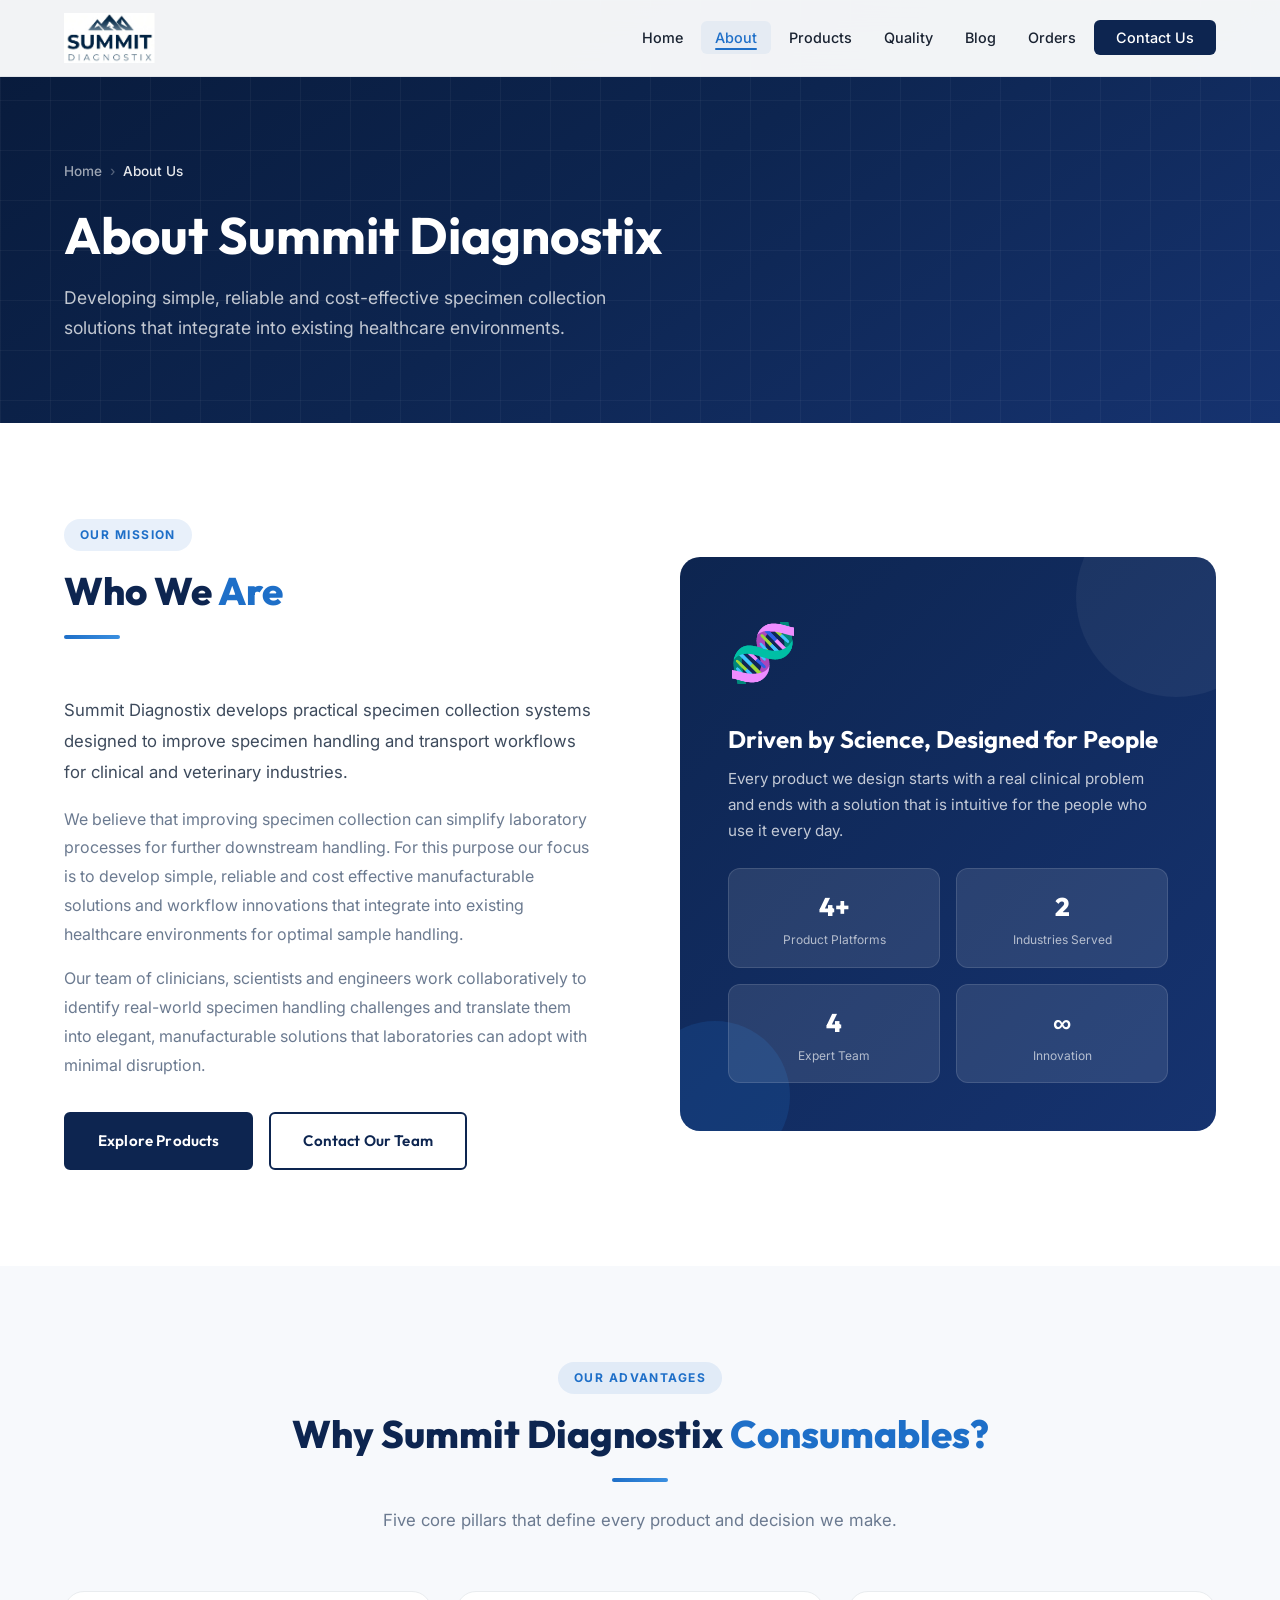
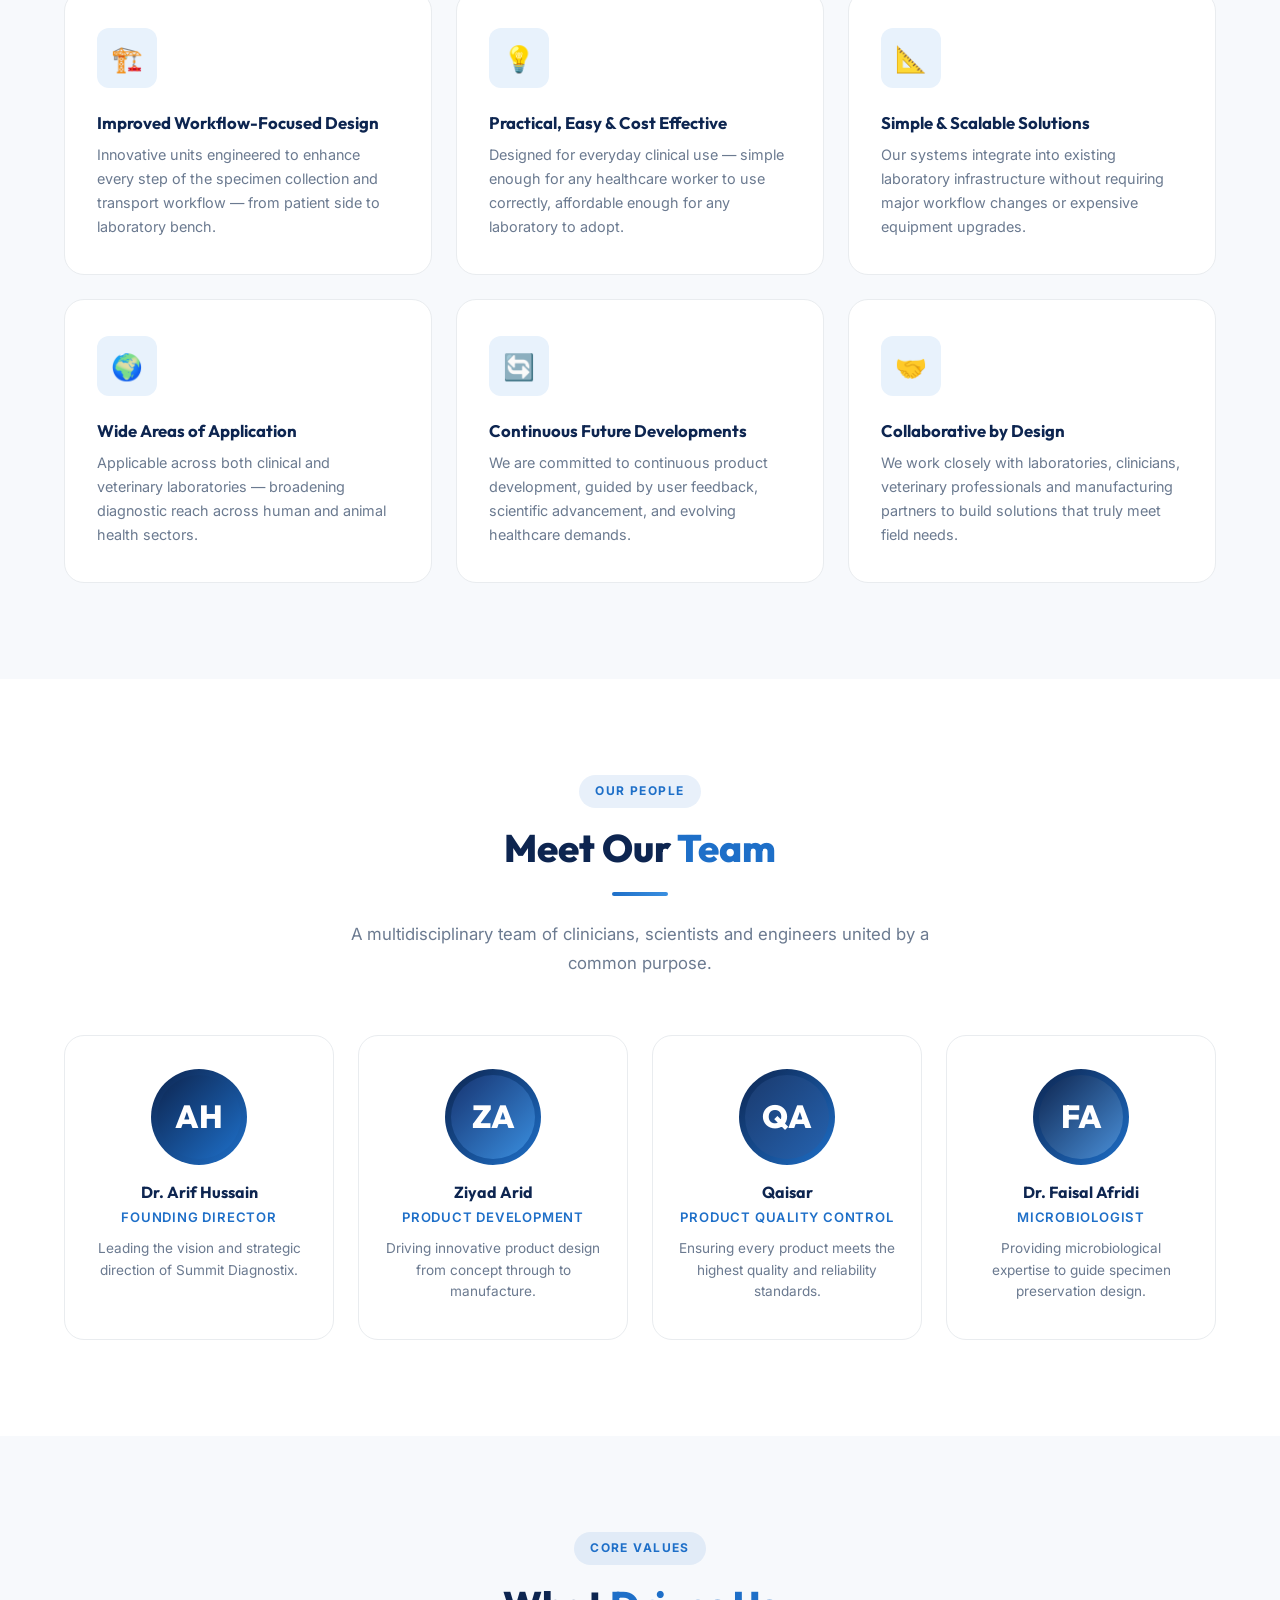
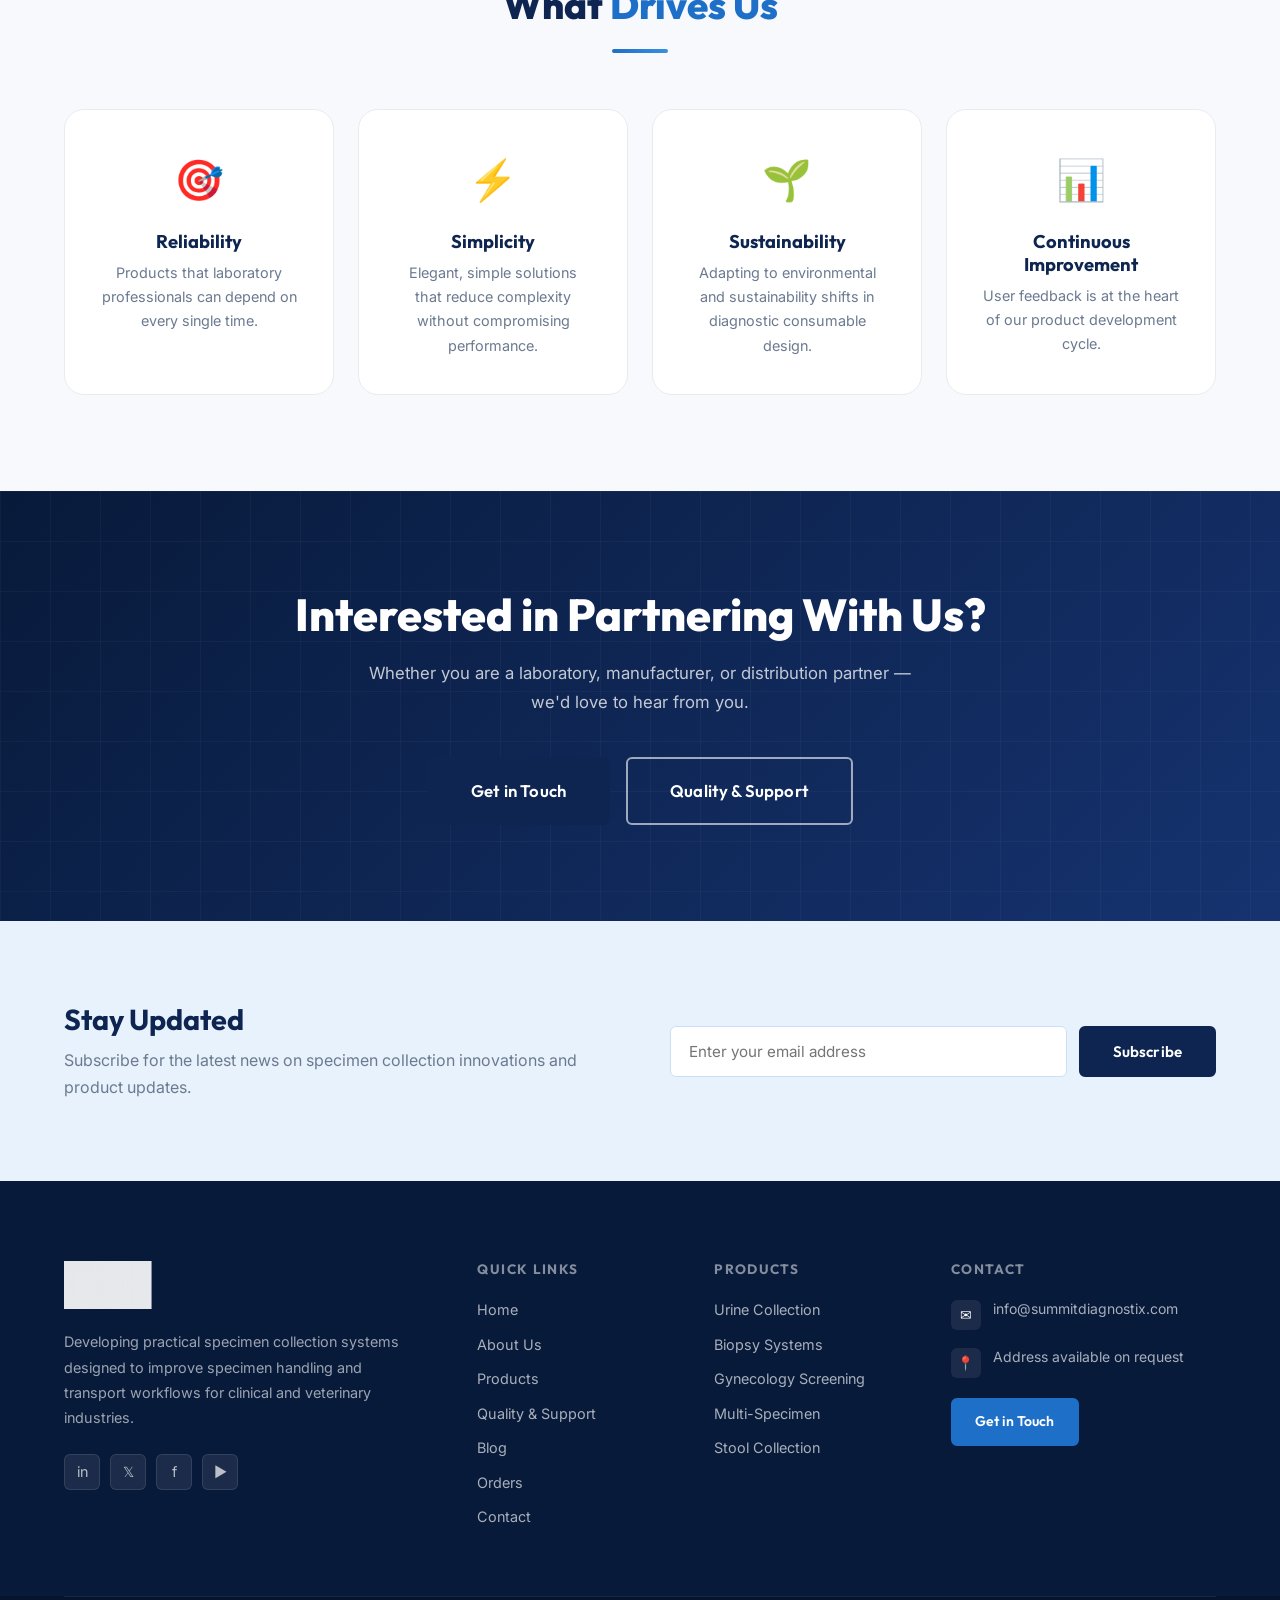
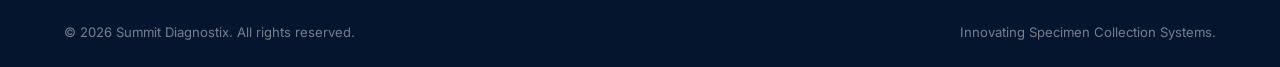
==== about.html @ 9a273361 "Initial commit - Summit Diagnostix website" ====
<!DOCTYPE html>
<html lang="en">
<head>
  <meta charset="UTF-8" />
  <meta name="viewport" content="width=device-width, initial-scale=1.0" />
  <title>About Us – Summit Diagnostix</title>
  <meta name="description" content="Learn about Summit Diagnostix – our mission, values, and commitment to developing practical specimen collection systems for clinical and veterinary industries." />
  <link rel="icon" href="assets/logo.png" type="image/png" />
  <link rel="stylesheet" href="styles.css" />
  <link rel="preconnect" href="https://fonts.googleapis.com" />
  <link rel="preconnect" href="https://fonts.gstatic.com" crossorigin />
</head>
<body>

  <!-- NAVBAR -->
  <nav class="navbar" id="navbar">
    <div class="container">
      <div class="nav-inner">
        <a href="index.html" class="nav-logo" aria-label="Summit Diagnostix Home">
          <img src="assets/logo.png" alt="Summit Diagnostix Logo" />
        </a>
        <ul class="nav-menu" id="nav-menu">
          <li><a href="index.html"    class="nav-link">Home</a></li>
          <li><a href="about.html"    class="nav-link active">About</a></li>
          <li><a href="products.html" class="nav-link">Products</a></li>
          <li><a href="quality.html"  class="nav-link">Quality</a></li>
          <li><a href="blog.html"     class="nav-link">Blog</a></li>
          <li><a href="orders.html"   class="nav-link">Orders</a></li>
          <li><a href="contact.html"  class="nav-link nav-cta">Contact Us</a></li>
        </ul>
        <button class="nav-toggle" id="nav-toggle" aria-label="Toggle navigation">
          <span></span><span></span><span></span>
        </button>
      </div>
    </div>
  </nav>

  <!-- PAGE HERO -->
  <section class="page-hero">
    <div class="container">
      <div class="page-hero-content">
        <div class="breadcrumb">
          <a href="index.html">Home</a>
          <span class="sep">›</span>
          <span class="current">About Us</span>
        </div>
        <h1>About Summit Diagnostix</h1>
        <p>Developing simple, reliable and cost-effective specimen collection solutions that integrate into existing healthcare environments.</p>
      </div>
    </div>
  </section>

  <!-- MAIN ABOUT SECTION -->
  <section class="section" id="about-main">
    <div class="container">
      <div class="about-intro-grid">
        <div class="anim-fade-up">
          <div class="section-header">
            <span class="section-tag">Our Mission</span>
            <h2 class="section-title">Who We <span>Are</span></h2>
            <div class="divider"></div>
          </div>
          <p style="font-size:1.05rem;color:var(--text-body);line-height:1.85;">
            Summit Diagnostix develops practical specimen collection systems designed to improve specimen handling and transport workflows for clinical and veterinary industries.
          </p>
          <p style="color:var(--text-light);line-height:1.8;">
            We believe that improving specimen collection can simplify laboratory processes for further downstream handling. For this purpose our focus is to develop simple, reliable and cost effective manufacturable solutions and workflow innovations that integrate into existing healthcare environments for optimal sample handling.
          </p>
          <p style="color:var(--text-light);line-height:1.8;">
            Our team of clinicians, scientists and engineers work collaboratively to identify real-world specimen handling challenges and translate them into elegant, manufacturable solutions that laboratories can adopt with minimal disruption.
          </p>
          <div style="display:flex;gap:16px;flex-wrap:wrap;margin-top:32px;">
            <a href="products.html" class="btn btn-primary" id="about-products-btn">Explore Products</a>
            <a href="contact.html"  class="btn btn-outline"  id="about-contact-btn">Contact Our Team</a>
          </div>
        </div>

        <div class="anim-fade-up delay-2">
          <div class="about-visual-card">
            <div class="about-visual-icon">🧬</div>
            <h3>Driven by Science, Designed for People</h3>
            <p>Every product we design starts with a real clinical problem and ends with a solution that is intuitive for the people who use it every day.</p>
            <div class="about-visual-stats" style="position:relative;z-index:1;margin-top:24px;">
              <div class="about-visual-stat">
                <div class="about-visual-stat-val">4+</div>
                <div class="about-visual-stat-lbl">Product Platforms</div>
              </div>
              <div class="about-visual-stat">
                <div class="about-visual-stat-val">2</div>
                <div class="about-visual-stat-lbl">Industries Served</div>
              </div>
              <div class="about-visual-stat">
                <div class="about-visual-stat-val">4</div>
                <div class="about-visual-stat-lbl">Expert Team</div>
              </div>
              <div class="about-visual-stat">
                <div class="about-visual-stat-val">∞</div>
                <div class="about-visual-stat-lbl">Innovation</div>
              </div>
            </div>
          </div>
        </div>
      </div>
    </div>
  </section>

  <!-- WHY SUMMIT DIAGNOSTIX -->
  <section class="why-section" id="why">
    <div class="container">
      <div class="section-header text-center anim-fade-up">
        <span class="section-tag">Our Advantages</span>
        <h2 class="section-title">Why Summit Diagnostix <span>Consumables?</span></h2>
        <div class="divider"></div>
        <p class="section-subtitle">Five core pillars that define every product and decision we make.</p>
      </div>
      <div class="features-grid">
        <div class="feature-card anim-fade-up delay-1">
          <div class="feature-icon">🏗️</div>
          <h4>Improved Workflow-Focused Design</h4>
          <p>Innovative units engineered to enhance every step of the specimen collection and transport workflow — from patient side to laboratory bench.</p>
        </div>
        <div class="feature-card anim-fade-up delay-2">
          <div class="feature-icon">💡</div>
          <h4>Practical, Easy &amp; Cost Effective</h4>
          <p>Designed for everyday clinical use — simple enough for any healthcare worker to use correctly, affordable enough for any laboratory to adopt.</p>
        </div>
        <div class="feature-card anim-fade-up delay-3">
          <div class="feature-icon">📐</div>
          <h4>Simple &amp; Scalable Solutions</h4>
          <p>Our systems integrate into existing laboratory infrastructure without requiring major workflow changes or expensive equipment upgrades.</p>
        </div>
        <div class="feature-card anim-fade-up delay-4">
          <div class="feature-icon">🌍</div>
          <h4>Wide Areas of Application</h4>
          <p>Applicable across both clinical and veterinary laboratories — broadening diagnostic reach across human and animal health sectors.</p>
        </div>
        <div class="feature-card anim-fade-up delay-5">
          <div class="feature-icon">🔄</div>
          <h4>Continuous Future Developments</h4>
          <p>We are committed to continuous product development, guided by user feedback, scientific advancement, and evolving healthcare demands.</p>
        </div>
        <div class="feature-card anim-fade-up delay-1">
          <div class="feature-icon">🤝</div>
          <h4>Collaborative by Design</h4>
          <p>We work closely with laboratories, clinicians, veterinary professionals and manufacturing partners to build solutions that truly meet field needs.</p>
        </div>
      </div>
    </div>
  </section>

  <!-- TEAM SECTION -->
  <section class="section" id="team" style="background:var(--white);">
    <div class="container">
      <div class="section-header text-center anim-fade-up">
        <span class="section-tag">Our People</span>
        <h2 class="section-title">Meet Our <span>Team</span></h2>
        <div class="divider"></div>
        <p class="section-subtitle">A multidisciplinary team of clinicians, scientists and engineers united by a common purpose.</p>
      </div>
      <div class="team-grid">
        <div class="team-card ta-1 anim-fade-up delay-1">
          <div class="team-avatar">
            <div class="team-avatar-inner">AH</div>
          </div>
          <h4>Dr. Arif Hussain</h4>
          <div class="team-role">Founding Director</div>
          <p style="font-size:.85rem;color:var(--text-light);margin-top:10px;line-height:1.6;">Leading the vision and strategic direction of Summit Diagnostix.</p>
        </div>
        <div class="team-card ta-2 anim-fade-up delay-2">
          <div class="team-avatar">
            <div class="team-avatar-inner">ZA</div>
          </div>
          <h4>Ziyad Arid</h4>
          <div class="team-role">Product Development</div>
          <p style="font-size:.85rem;color:var(--text-light);margin-top:10px;line-height:1.6;">Driving innovative product design from concept through to manufacture.</p>
        </div>
        <div class="team-card ta-3 anim-fade-up delay-3">
          <div class="team-avatar">
            <div class="team-avatar-inner">QA</div>
          </div>
          <h4>Qaisar</h4>
          <div class="team-role">Product Quality Control</div>
          <p style="font-size:.85rem;color:var(--text-light);margin-top:10px;line-height:1.6;">Ensuring every product meets the highest quality and reliability standards.</p>
        </div>
        <div class="team-card ta-4 anim-fade-up delay-4">
          <div class="team-avatar">
            <div class="team-avatar-inner">FA</div>
          </div>
          <h4>Dr. Faisal Afridi</h4>
          <div class="team-role">Microbiologist</div>
          <p style="font-size:.85rem;color:var(--text-light);margin-top:10px;line-height:1.6;">Providing microbiological expertise to guide specimen preservation design.</p>
        </div>
      </div>
    </div>
  </section>

  <!-- VALUES SECTION -->
  <section class="section" style="background:var(--off-white);" id="values">
    <div class="container">
      <div class="section-header text-center anim-fade-up">
        <span class="section-tag">Core Values</span>
        <h2 class="section-title">What <span>Drives Us</span></h2>
        <div class="divider"></div>
      </div>
      <div style="display:grid;grid-template-columns:repeat(auto-fit,minmax(260px,1fr));gap:24px;">
        <div style="background:var(--white);border-radius:var(--radius-lg);padding:36px;border:1px solid var(--gray-100);text-align:center;" class="anim-fade-up delay-1">
          <div style="font-size:2.5rem;margin-bottom:16px;">🎯</div>
          <h4 style="color:var(--navy);margin-bottom:8px;">Reliability</h4>
          <p style="font-size:.9rem;color:var(--text-light);margin:0;">Products that laboratory professionals can depend on every single time.</p>
        </div>
        <div style="background:var(--white);border-radius:var(--radius-lg);padding:36px;border:1px solid var(--gray-100);text-align:center;" class="anim-fade-up delay-2">
          <div style="font-size:2.5rem;margin-bottom:16px;">⚡</div>
          <h4 style="color:var(--navy);margin-bottom:8px;">Simplicity</h4>
          <p style="font-size:.9rem;color:var(--text-light);margin:0;">Elegant, simple solutions that reduce complexity without compromising performance.</p>
        </div>
        <div style="background:var(--white);border-radius:var(--radius-lg);padding:36px;border:1px solid var(--gray-100);text-align:center;" class="anim-fade-up delay-3">
          <div style="font-size:2.5rem;margin-bottom:16px;">🌱</div>
          <h4 style="color:var(--navy);margin-bottom:8px;">Sustainability</h4>
          <p style="font-size:.9rem;color:var(--text-light);margin:0;">Adapting to environmental and sustainability shifts in diagnostic consumable design.</p>
        </div>
        <div style="background:var(--white);border-radius:var(--radius-lg);padding:36px;border:1px solid var(--gray-100);text-align:center;" class="anim-fade-up delay-4">
          <div style="font-size:2.5rem;margin-bottom:16px;">📊</div>
          <h4 style="color:var(--navy);margin-bottom:8px;">Continuous Improvement</h4>
          <p style="font-size:.9rem;color:var(--text-light);margin:0;">User feedback is at the heart of our product development cycle.</p>
        </div>
      </div>
    </div>
  </section>

  <!-- CTA -->
  <section class="cta-banner">
    <div class="container">
      <div class="cta-inner anim-fade-up">
        <h2>Interested in Partnering With Us?</h2>
        <p>Whether you are a laboratory, manufacturer, or distribution partner — we'd love to hear from you.</p>
        <div class="cta-actions">
          <a href="contact.html" class="btn btn-primary btn-lg" id="about-cta-contact">Get in Touch</a>
          <a href="quality.html" class="btn btn-secondary btn-lg" id="about-cta-quality">Quality &amp; Support</a>
        </div>
      </div>
    </div>
  </section>

  <!-- NEWSLETTER -->
  <section class="newsletter-section">
    <div class="container">
      <div class="newsletter-inner">
        <div class="newsletter-text anim-fade-up">
          <h2>Stay Updated</h2>
          <p>Subscribe for the latest news on specimen collection innovations and product updates.</p>
        </div>
        <form class="newsletter-form anim-fade-up delay-2" data-form="newsletter" id="about-newsletter-form">
          <input type="email" class="newsletter-input" placeholder="Enter your email address" required aria-label="Email" id="about-newsletter-email"/>
          <button type="submit" class="btn btn-primary" id="about-newsletter-btn">Subscribe</button>
        </form>
      </div>
    </div>
  </section>

  <!-- FOOTER -->
  <footer class="footer">
    <div class="container">
      <div class="footer-grid">
        <div class="footer-brand">
          <div class="footer-logo">
            <img src="assets/logo.png" alt="Summit Diagnostix Logo" />
          </div>
          <p>Developing practical specimen collection systems designed to improve specimen handling and transport workflows for clinical and veterinary industries.</p>
          <div class="footer-socials">
            <a href="#" class="footer-social" aria-label="LinkedIn">in</a>
            <a href="#" class="footer-social" aria-label="Twitter">𝕏</a>
            <a href="#" class="footer-social" aria-label="Facebook">f</a>
            <a href="#" class="footer-social" aria-label="YouTube">▶</a>
          </div>
        </div>
        <div class="footer-col">
          <h5>Quick Links</h5>
          <ul class="footer-links">
            <li><a href="index.html">Home</a></li>
            <li><a href="about.html">About Us</a></li>
            <li><a href="products.html">Products</a></li>
            <li><a href="quality.html">Quality &amp; Support</a></li>
            <li><a href="blog.html">Blog</a></li>
            <li><a href="orders.html">Orders</a></li>
            <li><a href="contact.html">Contact</a></li>
          </ul>
        </div>
        <div class="footer-col">
          <h5>Products</h5>
          <ul class="footer-links">
            <li><a href="products.html#urine">Urine Collection</a></li>
            <li><a href="products.html#biopsy">Biopsy Systems</a></li>
            <li><a href="products.html#gynecology">Gynecology Screening</a></li>
            <li><a href="products.html#multi">Multi-Specimen</a></li>
            <li><a href="products.html#stool">Stool Collection</a></li>
          </ul>
        </div>
        <div class="footer-col">
          <h5>Contact</h5>
          <div class="footer-contact-item">
            <div class="footer-contact-icon">✉</div>
            <div class="footer-contact-text">
              <a href="mailto:info@summitdiagnostix.com">info@summitdiagnostix.com</a>
            </div>
          </div>
          <div class="footer-contact-item">
            <div class="footer-contact-icon">📍</div>
            <div class="footer-contact-text">Address available on request</div>
          </div>
          <div style="margin-top:20px;">
            <a href="contact.html" class="btn btn-accent btn-sm">Get in Touch</a>
          </div>
        </div>
      </div>
    </div>
    <div style="background:rgba(0,0,0,.2);">
      <div class="container">
        <div class="footer-bottom">
          <p>© 2026 Summit Diagnostix. All rights reserved.</p>
          <p>Innovating Specimen Collection Systems.</p>
        </div>
      </div>
    </div>
  </footer>

  <button class="scroll-top" id="scroll-top-btn" aria-label="Scroll to top">↑</button>
  <script src="scripts.js"></script>
</body>
</html>
---- styles.css ----
/* ============================================================
   SUMMIT DIAGNOSTIX — styles.css
   Clinical & Modern Design System
   ============================================================ */

/* ---------- Google Fonts ---------- */
@import url('https://fonts.googleapis.com/css2?family=Inter:wght@300;400;500;600;700;800&family=Outfit:wght@300;400;500;600;700;800&display=swap');

/* ---------- CSS Custom Properties ---------- */
:root {
  --navy:        #0d2550;
  --navy-dark:   #081a3a;
  --navy-mid:    #163370;
  --accent:      #1e6fc8;
  --accent-light:#3a8fe0;
  --sky:         #e8f2fc;
  --sky-mid:     #cce0f5;
  --white:       #ffffff;
  --off-white:   #f7f9fc;
  --gray-50:     #f4f6f9;
  --gray-100:    #e9ecef;
  --gray-200:    #dee2e6;
  --gray-400:    #9aa3af;
  --gray-600:    #6c757d;
  --gray-800:    #343a40;
  --text-dark:   #1a2332;
  --text-body:   #3d4a5c;
  --text-light:  #6b7a90;
  --success:     #28a745;
  --shadow-sm:   0 2px 8px rgba(13,37,80,.08);
  --shadow-md:   0 6px 24px rgba(13,37,80,.12);
  --shadow-lg:   0 16px 48px rgba(13,37,80,.16);
  --shadow-xl:   0 24px 64px rgba(13,37,80,.20);
  --radius-sm:   6px;
  --radius-md:   12px;
  --radius-lg:   20px;
  --radius-xl:   32px;
  --transition:  all .3s cubic-bezier(.4,0,.2,1);
  --font-main:   'Inter', sans-serif;
  --font-display:'Outfit', sans-serif;
}

/* ---------- Reset & Base ---------- */
*, *::before, *::after { box-sizing: border-box; margin: 0; padding: 0; }

html { scroll-behavior: smooth; font-size: 16px; }

body {
  font-family: var(--font-main);
  color: var(--text-body);
  background: var(--white);
  line-height: 1.7;
  overflow-x: hidden;
}

img { max-width: 100%; display: block; }
a  { color: inherit; text-decoration: none; }
ul { list-style: none; }
button { cursor: pointer; border: none; background: none; font-family: inherit; }
input, textarea, select { font-family: inherit; }

/* ---------- Typography ---------- */
h1,h2,h3,h4,h5,h6 {
  font-family: var(--font-display);
  color: var(--text-dark);
  line-height: 1.25;
  font-weight: 700;
}
h1 { font-size: clamp(2rem, 5vw, 3.5rem); }
h2 { font-size: clamp(1.6rem, 3.5vw, 2.5rem); }
h3 { font-size: clamp(1.2rem, 2.5vw, 1.6rem); }
h4 { font-size: 1.15rem; }
p  { margin-bottom: 1rem; color: var(--text-body); }
p:last-child { margin-bottom: 0; }

/* ---------- Utility Classes ---------- */
.container { max-width: 1200px; margin: 0 auto; padding: 0 24px; }
.container-wide { max-width: 1400px; margin: 0 auto; padding: 0 24px; }
.section { padding: 96px 0; }
.section-sm { padding: 64px 0; }
.text-center { text-align: center; }
.text-navy { color: var(--navy); }
.text-accent { color: var(--accent); }
.bg-off-white { background: var(--off-white); }
.bg-navy { background: var(--navy); }
.bg-sky { background: var(--sky); }

/* ---------- Section Headers ---------- */
.section-header { margin-bottom: 56px; }
.section-header.text-center { text-align: center; }

.section-tag {
  display: inline-block;
  font-size: .75rem;
  font-weight: 700;
  letter-spacing: .12em;
  text-transform: uppercase;
  color: var(--accent);
  background: rgba(30,111,200,.1);
  padding: 6px 16px;
  border-radius: 100px;
  margin-bottom: 16px;
}

.section-title {
  font-family: var(--font-display);
  font-size: clamp(1.6rem, 3.5vw, 2.4rem);
  font-weight: 800;
  color: var(--navy);
  margin-bottom: 16px;
}

.section-title span { color: var(--accent); }

.section-subtitle {
  font-size: 1.05rem;
  color: var(--text-light);
  max-width: 640px;
  line-height: 1.75;
}
.text-center .section-subtitle { margin: 0 auto; }

.divider {
  width: 56px; height: 4px;
  background: linear-gradient(90deg, var(--accent), var(--accent-light));
  border-radius: 2px;
  margin: 20px 0 24px;
}
.text-center .divider { margin-left: auto; margin-right: auto; }

/* ============================================================
   NAVIGATION
   ============================================================ */
.navbar {
  position: fixed;
  top: 0; left: 0; right: 0;
  z-index: 1000;
  background: rgba(255,255,255,.95);
  backdrop-filter: blur(16px);
  -webkit-backdrop-filter: blur(16px);
  border-bottom: 1px solid rgba(13,37,80,.08);
  transition: var(--transition);
}

.navbar.scrolled {
  box-shadow: var(--shadow-md);
  background: rgba(255,255,255,.98);
}

.nav-inner {
  display: flex;
  align-items: center;
  justify-content: space-between;
  height: 76px;
  gap: 32px;
}

.nav-logo {
  display: flex;
  align-items: center;
  gap: 10px;
  flex-shrink: 0;
}

.nav-logo img {
  height: 50px;
  width: auto;
  object-fit: contain;
}

.nav-menu {
  display: flex;
  align-items: center;
  gap: 4px;
}

.nav-link {
  font-size: .9rem;
  font-weight: 500;
  color: var(--text-dark);
  padding: 8px 14px;
  border-radius: var(--radius-sm);
  transition: var(--transition);
  position: relative;
  white-space: nowrap;
}

.nav-link::after {
  content: '';
  position: absolute;
  bottom: 4px; left: 50%;
  transform: translateX(-50%) scaleX(0);
  width: calc(100% - 28px);
  height: 2px;
  background: var(--accent);
  border-radius: 1px;
  transition: transform .25s ease;
}

.nav-link:hover,
.nav-link.active {
  color: var(--accent);
  background: rgba(30,111,200,.06);
}

.nav-link:hover::after,
.nav-link.active::after { transform: translateX(-50%) scaleX(1); }

.nav-cta {
  background: var(--navy);
  color: var(--white) !important;
  padding: 9px 22px !important;
  border-radius: var(--radius-sm) !important;
}
.nav-cta:hover {
  background: var(--accent) !important;
  color: var(--white) !important;
}
.nav-cta::after { display: none; }

.nav-toggle {
  display: none;
  flex-direction: column;
  gap: 5px;
  padding: 6px;
  border-radius: var(--radius-sm);
  transition: var(--transition);
}
.nav-toggle span {
  display: block;
  width: 24px; height: 2px;
  background: var(--navy);
  border-radius: 1px;
  transition: var(--transition);
}
.nav-toggle.open span:nth-child(1) { transform: rotate(45deg) translate(5px, 5px); }
.nav-toggle.open span:nth-child(2) { opacity: 0; }
.nav-toggle.open span:nth-child(3) { transform: rotate(-45deg) translate(5px, -5px); }

/* ============================================================
   BUTTONS
   ============================================================ */
.btn {
  display: inline-flex;
  align-items: center;
  gap: 8px;
  padding: 14px 32px;
  border-radius: var(--radius-sm);
  font-size: .95rem;
  font-weight: 600;
  font-family: var(--font-display);
  transition: var(--transition);
  cursor: pointer;
  border: 2px solid transparent;
  letter-spacing: .01em;
}

.btn-primary {
  background: var(--navy);
  color: var(--white);
  border-color: var(--navy);
}
.btn-primary:hover {
  background: var(--accent);
  border-color: var(--accent);
  transform: translateY(-2px);
  box-shadow: 0 8px 24px rgba(30,111,200,.35);
}

.btn-secondary {
  background: transparent;
  color: var(--white);
  border-color: rgba(255,255,255,.6);
}
.btn-secondary:hover {
  background: var(--white);
  color: var(--navy);
  border-color: var(--white);
  transform: translateY(-2px);
}

.btn-outline {
  background: transparent;
  color: var(--navy);
  border-color: var(--navy);
}
.btn-outline:hover {
  background: var(--navy);
  color: var(--white);
  transform: translateY(-2px);
  box-shadow: var(--shadow-md);
}

.btn-accent {
  background: var(--accent);
  color: var(--white);
  border-color: var(--accent);
}
.btn-accent:hover {
  background: var(--navy);
  border-color: var(--navy);
  transform: translateY(-2px);
  box-shadow: var(--shadow-md);
}

.btn-sm { padding: 10px 22px; font-size: .875rem; }
.btn-lg { padding: 18px 42px; font-size: 1.05rem; }

/* ============================================================
   HERO SECTION
   ============================================================ */
.hero {
  position: relative;
  min-height: 100vh;
  display: flex;
  align-items: center;
  overflow: hidden;
  background: linear-gradient(145deg, var(--navy-dark) 0%, var(--navy) 40%, var(--navy-mid) 100%);
  padding-top: 76px;
}

.hero-bg {
  position: absolute;
  inset: 0;
  overflow: hidden;
  pointer-events: none;
}

.hero-bg-grid {
  position: absolute;
  inset: 0;
  background-image:
    linear-gradient(rgba(255,255,255,.03) 1px, transparent 1px),
    linear-gradient(90deg, rgba(255,255,255,.03) 1px, transparent 1px);
  background-size: 60px 60px;
}

.hero-bg-orb {
  position: absolute;
  border-radius: 50%;
  filter: blur(80px);
  opacity: .25;
}
.hero-bg-orb-1 {
  width: 600px; height: 600px;
  background: var(--accent);
  top: -200px; right: -100px;
}
.hero-bg-orb-2 {
  width: 400px; height: 400px;
  background: #4fb3ef;
  bottom: -150px; left: -100px;
}

.hero-content {
  position: relative;
  z-index: 2;
  display: grid;
  grid-template-columns: 1fr 1fr;
  gap: 80px;
  align-items: center;
}

.hero-text { color: var(--white); }

.hero-badge {
  display: inline-flex;
  align-items: center;
  gap: 8px;
  background: rgba(255,255,255,.1);
  border: 1px solid rgba(255,255,255,.2);
  color: var(--white);
  font-size: .8rem;
  font-weight: 600;
  letter-spacing: .08em;
  text-transform: uppercase;
  padding: 8px 18px;
  border-radius: 100px;
  margin-bottom: 28px;
  backdrop-filter: blur(8px);
}

.hero-badge-dot {
  width: 6px; height: 6px;
  background: #4caf50;
  border-radius: 50%;
  animation: pulse-dot 2s infinite;
}

@keyframes pulse-dot {
  0%, 100% { opacity: 1; transform: scale(1); }
  50% { opacity: .5; transform: scale(1.4); }
}

.hero-title {
  font-family: var(--font-display);
  font-size: clamp(2.4rem, 5vw, 3.8rem);
  font-weight: 800;
  line-height: 1.15;
  color: var(--white);
  margin-bottom: 24px;
}

.hero-title span {
  background: linear-gradient(135deg, #74b9e8, #a8d4f5);
  -webkit-background-clip: text;
  -webkit-text-fill-color: transparent;
  background-clip: text;
}

.hero-desc {
  font-size: 1.1rem;
  color: rgba(255,255,255,.78);
  line-height: 1.8;
  margin-bottom: 40px;
  max-width: 520px;
}

.hero-actions {
  display: flex;
  gap: 16px;
  flex-wrap: wrap;
}

.hero-stats {
  display: flex;
  gap: 40px;
  margin-top: 56px;
  padding-top: 40px;
  border-top: 1px solid rgba(255,255,255,.12);
}

.hero-stat-value {
  font-family: var(--font-display);
  font-size: 2rem;
  font-weight: 800;
  color: var(--white);
  line-height: 1;
}

.hero-stat-label {
  font-size: .8rem;
  color: rgba(255,255,255,.6);
  margin-top: 4px;
  text-transform: uppercase;
  letter-spacing: .06em;
}

/* Hero Visual */
.hero-visual {
  position: relative;
  display: flex;
  justify-content: center;
  align-items: center;
}

.hero-card-stack {
  position: relative;
  width: 100%;
  max-width: 460px;
}

.hero-main-card {
  background: rgba(255,255,255,.08);
  border: 1px solid rgba(255,255,255,.15);
  border-radius: var(--radius-lg);
  padding: 40px;
  backdrop-filter: blur(16px);
  animation: float-card 6s ease-in-out infinite;
}

@keyframes float-card {
  0%, 100% { transform: translateY(0); }
  50% { transform: translateY(-12px); }
}

.hero-product-visual {
  width: 100%;
  aspect-ratio: 4/3;
  border-radius: var(--radius-md);
  overflow: hidden;
  margin-bottom: 24px;
  background: rgba(255,255,255,.05);
  display: flex;
  align-items: center;
  justify-content: center;
}

.hero-product-svg {
  width: 80%;
  height: 80%;
}

.hero-card-label {
  font-family: var(--font-display);
  font-size: 1.1rem;
  font-weight: 700;
  color: var(--white);
  margin-bottom: 6px;
}

.hero-card-sub {
  font-size: .85rem;
  color: rgba(255,255,255,.6);
}

.hero-float-badge {
  position: absolute;
  background: var(--white);
  border-radius: var(--radius-md);
  padding: 12px 18px;
  box-shadow: var(--shadow-lg);
  display: flex;
  align-items: center;
  gap: 10px;
  font-size: .82rem;
  font-weight: 600;
  color: var(--navy);
  animation: float-badge 4s ease-in-out infinite;
}

.hero-float-badge:nth-of-type(1) { top: -20px; right: -30px; animation-delay: .5s; }
.hero-float-badge:nth-of-type(2) { bottom: 30px; left: -40px; animation-delay: 1.5s; }

@keyframes float-badge {
  0%, 100% { transform: translateY(0) rotate(-2deg); }
  50% { transform: translateY(-8px) rotate(2deg); }
}

.badge-icon {
  width: 32px; height: 32px;
  background: var(--sky);
  border-radius: var(--radius-sm);
  display: flex;
  align-items: center;
  justify-content: center;
  color: var(--accent);
  font-size: 1rem;
  flex-shrink: 0;
}

/* ============================================================
   ABOUT INTRO (Home)
   ============================================================ */
.about-intro {
  padding: 96px 0;
  background: var(--white);
}

.about-intro-grid {
  display: grid;
  grid-template-columns: 1fr 1fr;
  gap: 80px;
  align-items: center;
}

.about-intro-visual {
  position: relative;
}

.about-visual-card {
  background: linear-gradient(135deg, var(--navy) 0%, var(--navy-mid) 100%);
  border-radius: var(--radius-lg);
  padding: 48px;
  color: var(--white);
  position: relative;
  overflow: hidden;
}

.about-visual-card::before {
  content: '';
  position: absolute;
  top: -60px; right: -60px;
  width: 200px; height: 200px;
  background: rgba(255,255,255,.05);
  border-radius: 50%;
}

.about-visual-card::after {
  content: '';
  position: absolute;
  bottom: -40px; left: -40px;
  width: 150px; height: 150px;
  background: rgba(30,111,200,.2);
  border-radius: 50%;
}

.about-visual-icon {
  font-size: 3.5rem;
  margin-bottom: 24px;
}

.about-visual-card h3 {
  color: var(--white);
  font-size: 1.5rem;
  margin-bottom: 12px;
}

.about-visual-card p {
  color: rgba(255,255,255,.75);
  font-size: .95rem;
}

.about-visual-stats {
  display: grid;
  grid-template-columns: 1fr 1fr;
  gap: 16px;
  margin-top: 32px;
  position: relative;
  z-index: 1;
}

.about-visual-stat {
  background: rgba(255,255,255,.1);
  border-radius: var(--radius-md);
  padding: 16px;
  text-align: center;
  border: 1px solid rgba(255,255,255,.12);
}

.about-visual-stat-val {
  font-family: var(--font-display);
  font-size: 1.6rem;
  font-weight: 800;
  color: var(--white);
}

.about-visual-stat-lbl {
  font-size: .75rem;
  color: rgba(255,255,255,.65);
  margin-top: 2px;
}

/* ============================================================
   WHY SECTION / FEATURE CARDS
   ============================================================ */
.why-section { padding: 96px 0; background: var(--off-white); }

.features-grid {
  display: grid;
  grid-template-columns: repeat(auto-fit, minmax(280px, 1fr));
  gap: 24px;
}

.feature-card {
  background: var(--white);
  border-radius: var(--radius-lg);
  padding: 36px 32px;
  border: 1px solid var(--gray-100);
  transition: var(--transition);
  position: relative;
  overflow: hidden;
}

.feature-card::before {
  content: '';
  position: absolute;
  top: 0; left: 0; right: 0;
  height: 3px;
  background: linear-gradient(90deg, var(--navy), var(--accent));
  transform: scaleX(0);
  transition: transform .3s ease;
}

.feature-card:hover {
  transform: translateY(-6px);
  box-shadow: var(--shadow-lg);
  border-color: transparent;
}
.feature-card:hover::before { transform: scaleX(1); }

.feature-icon {
  width: 60px; height: 60px;
  background: var(--sky);
  border-radius: var(--radius-md);
  display: flex;
  align-items: center;
  justify-content: center;
  font-size: 1.6rem;
  margin-bottom: 24px;
  transition: var(--transition);
}
.feature-card:hover .feature-icon {
  background: var(--navy);
  transform: scale(1.1);
}

.feature-card h4 {
  font-size: 1.05rem;
  font-weight: 700;
  color: var(--navy);
  margin-bottom: 10px;
}

.feature-card p {
  font-size: .9rem;
  color: var(--text-light);
  line-height: 1.65;
  margin: 0;
}

/* ============================================================
   PRODUCTS SECTION / CARDS
   ============================================================ */
.products-section { padding: 96px 0; background: var(--white); }

.products-grid {
  display: grid;
  grid-template-columns: repeat(auto-fit, minmax(270px, 1fr));
  gap: 28px;
}

.product-card {
  background: var(--white);
  border-radius: var(--radius-lg);
  overflow: hidden;
  border: 1px solid var(--gray-100);
  transition: var(--transition);
  display: flex;
  flex-direction: column;
}

.product-card:hover {
  transform: translateY(-8px);
  box-shadow: var(--shadow-xl);
  border-color: rgba(30,111,200,.2);
}

.product-card-img {
  height: 220px;
  background: linear-gradient(135deg, var(--sky) 0%, var(--sky-mid) 100%);
  display: flex;
  align-items: center;
  justify-content: center;
  font-size: 4rem;
  position: relative;
  overflow: hidden;
}

.product-card-img::before {
  content: '';
  position: absolute;
  inset: 0;
  background: linear-gradient(135deg, rgba(13,37,80,.05) 0%, rgba(30,111,200,.1) 100%);
}

.product-card-img svg {
  width: 120px;
  height: auto;
  position: relative;
  z-index: 1;
}

.product-badge {
  position: absolute;
  top: 16px; right: 16px;
  background: var(--navy);
  color: var(--white);
  font-size: .7rem;
  font-weight: 700;
  letter-spacing: .08em;
  text-transform: uppercase;
  padding: 4px 12px;
  border-radius: 100px;
  z-index: 2;
}

.product-badge.dev { background: var(--accent); }

.product-card-body {
  padding: 28px;
  flex: 1;
  display: flex;
  flex-direction: column;
}

.product-card-body h3 {
  font-size: 1.1rem;
  color: var(--navy);
  margin-bottom: 10px;
}

.product-card-body p {
  font-size: .9rem;
  color: var(--text-light);
  line-height: 1.65;
  flex: 1;
  margin-bottom: 20px;
}

.product-card-link {
  display: inline-flex;
  align-items: center;
  gap: 6px;
  font-size: .875rem;
  font-weight: 600;
  color: var(--accent);
  transition: var(--transition);
}
.product-card-link:hover { gap: 10px; color: var(--navy); }

/* ============================================================
   CTA BANNER
   ============================================================ */
.cta-banner {
  background: linear-gradient(135deg, var(--navy-dark), var(--navy-mid));
  padding: 96px 0;
  position: relative;
  overflow: hidden;
}

.cta-banner::before {
  content: '';
  position: absolute;
  inset: 0;
  background-image:
    linear-gradient(rgba(255,255,255,.03) 1px, transparent 1px),
    linear-gradient(90deg, rgba(255,255,255,.03) 1px, transparent 1px);
  background-size: 50px 50px;
}

.cta-inner {
  position: relative;
  z-index: 1;
  text-align: center;
}

.cta-inner h2 {
  font-family: var(--font-display);
  font-size: clamp(1.8rem, 4vw, 2.8rem);
  font-weight: 800;
  color: var(--white);
  margin-bottom: 16px;
}

.cta-inner p {
  color: rgba(255,255,255,.75);
  font-size: 1.05rem;
  max-width: 560px;
  margin: 0 auto 40px;
}

.cta-actions {
  display: flex;
  gap: 16px;
  justify-content: center;
  flex-wrap: wrap;
}

/* ============================================================
   BLOG CARDS
   ============================================================ */
.blog-grid {
  display: grid;
  grid-template-columns: repeat(auto-fit, minmax(300px, 1fr));
  gap: 28px;
}

.blog-card {
  background: var(--white);
  border-radius: var(--radius-lg);
  overflow: hidden;
  border: 1px solid var(--gray-100);
  transition: var(--transition);
  display: flex;
  flex-direction: column;
}

.blog-card:hover {
  transform: translateY(-6px);
  box-shadow: var(--shadow-lg);
}

.blog-card-img {
  height: 200px;
  display: flex;
  align-items: center;
  justify-content: center;
  font-size: 3rem;
  position: relative;
  overflow: hidden;
}

.blog-card-img-1 { background: linear-gradient(135deg, #e8f2fc, #cce0f5); }
.blog-card-img-2 { background: linear-gradient(135deg, #f0f8ec, #d4edda); }
.blog-card-img-3 { background: linear-gradient(135deg, #fff3e0, #ffe0b2); }
.blog-card-img-4 { background: linear-gradient(135deg, #fce4ec, #f8bbd9); }
.blog-card-img-5 { background: linear-gradient(135deg, #e8eaf6, #c5cae9); }

.blog-card-body {
  padding: 28px;
  flex: 1;
  display: flex;
  flex-direction: column;
}

.blog-meta {
  display: flex;
  align-items: center;
  gap: 12px;
  margin-bottom: 14px;
}

.blog-category {
  font-size: .72rem;
  font-weight: 700;
  letter-spacing: .08em;
  text-transform: uppercase;
  color: var(--accent);
  background: rgba(30,111,200,.1);
  padding: 3px 10px;
  border-radius: 100px;
}

.blog-date {
  font-size: .78rem;
  color: var(--text-light);
}

.blog-card h3 {
  font-size: 1.05rem;
  color: var(--navy);
  margin-bottom: 10px;
  line-height: 1.4;
}

.blog-card p {
  font-size: .875rem;
  color: var(--text-light);
  flex: 1;
  margin-bottom: 20px;
}

.blog-card-link {
  display: inline-flex;
  align-items: center;
  gap: 6px;
  font-size: .875rem;
  font-weight: 600;
  color: var(--accent);
  margin-top: auto;
  transition: var(--transition);
}
.blog-card-link:hover { gap: 10px; }

/* ============================================================
   TEAM CARDS
   ============================================================ */
.team-grid {
  display: grid;
  grid-template-columns: repeat(auto-fit, minmax(220px, 1fr));
  gap: 24px;
}

.team-card {
  background: var(--white);
  border-radius: var(--radius-lg);
  padding: 36px 24px;
  text-align: center;
  border: 1px solid var(--gray-100);
  transition: var(--transition);
}

.team-card:hover {
  transform: translateY(-6px);
  box-shadow: var(--shadow-lg);
  border-color: rgba(30,111,200,.15);
}

.team-avatar {
  width: 90px; height: 90px;
  border-radius: 50%;
  margin: 0 auto 20px;
  display: flex;
  align-items: center;
  justify-content: center;
  font-size: 2rem;
  font-weight: 800;
  color: var(--white);
  font-family: var(--font-display);
  position: relative;
}

.team-avatar::after {
  content: '';
  position: absolute;
  inset: -3px;
  border-radius: 50%;
  background: linear-gradient(135deg, var(--navy), var(--accent));
  z-index: -1;
}

.team-avatar-inner {
  width: 84px; height: 84px;
  border-radius: 50%;
  display: flex;
  align-items: center;
  justify-content: center;
  font-size: 2rem;
  font-weight: 800;
  color: var(--white);
}

.ta-1 .team-avatar-inner { background: linear-gradient(135deg, #0d2550, #1e6fc8); }
.ta-2 .team-avatar-inner { background: linear-gradient(135deg, #163370, #3a8fe0); }
.ta-3 .team-avatar-inner { background: linear-gradient(135deg, #1a3a6e, #2563b0); }
.ta-4 .team-avatar-inner { background: linear-gradient(135deg, #0d2550, #4a90d9); }

.team-card h4 {
  font-size: 1rem;
  color: var(--navy);
  margin-bottom: 4px;
}

.team-role {
  font-size: .82rem;
  color: var(--accent);
  font-weight: 600;
  text-transform: uppercase;
  letter-spacing: .06em;
}

/* ============================================================
   FORMS
   ============================================================ */
.form-section {
  padding: 96px 0;
}

.form-card {
  background: var(--white);
  border-radius: var(--radius-xl);
  padding: 56px;
  box-shadow: var(--shadow-xl);
  border: 1px solid var(--gray-100);
}

.form-grid {
  display: grid;
  grid-template-columns: 1fr 1fr;
  gap: 20px;
}

.form-group {
  display: flex;
  flex-direction: column;
  gap: 6px;
}

.form-group.full { grid-column: 1 / -1; }

.form-label {
  font-size: .875rem;
  font-weight: 600;
  color: var(--navy);
  letter-spacing: .01em;
}

.form-control {
  padding: 13px 16px;
  border: 1.5px solid var(--gray-200);
  border-radius: var(--radius-sm);
  font-size: .95rem;
  color: var(--text-dark);
  background: var(--white);
  transition: var(--transition);
  outline: none;
  width: 100%;
}

.form-control:focus {
  border-color: var(--accent);
  box-shadow: 0 0 0 3px rgba(30,111,200,.12);
}

.form-control::placeholder { color: var(--gray-400); }

textarea.form-control { resize: vertical; min-height: 130px; }

.form-select {
  appearance: none;
  background-image: url("data:image/svg+xml,%3Csvg xmlns='http://www.w3.org/2000/svg' width='16' height='16' viewBox='0 0 24 24' fill='none' stroke='%236b7a90' stroke-width='2'%3E%3Cpolyline points='6 9 12 15 18 9'/%3E%3C/svg%3E");
  background-repeat: no-repeat;
  background-position: right 14px center;
  padding-right: 44px;
}

.form-submit {
  margin-top: 8px;
}

.form-success {
  display: none;
  padding: 20px 24px;
  background: rgba(40,167,69,.1);
  border: 1px solid rgba(40,167,69,.3);
  border-radius: var(--radius-md);
  color: var(--success);
  font-weight: 600;
  text-align: center;
  margin-top: 16px;
}

.form-success.show { display: block; animation: fadeIn .4s ease; }

/* ============================================================
   PAGE HERO (inner pages)
   ============================================================ */
.page-hero {
  background: linear-gradient(145deg, var(--navy-dark), var(--navy), var(--navy-mid));
  padding: 160px 0 80px;
  position: relative;
  overflow: hidden;
}

.page-hero::before {
  content: '';
  position: absolute;
  inset: 0;
  background-image:
    linear-gradient(rgba(255,255,255,.04) 1px, transparent 1px),
    linear-gradient(90deg, rgba(255,255,255,.04) 1px, transparent 1px);
  background-size: 50px 50px;
}

.page-hero-content {
  position: relative;
  z-index: 1;
}

.page-hero h1 {
  color: var(--white);
  font-size: clamp(2rem, 4.5vw, 3.2rem);
  margin-bottom: 16px;
}

.page-hero p {
  color: rgba(255,255,255,.75);
  font-size: 1.1rem;
  max-width: 560px;
  margin: 0;
}

.breadcrumb {
  display: flex;
  align-items: center;
  gap: 8px;
  margin-bottom: 20px;
}

.breadcrumb a, .breadcrumb span {
  font-size: .85rem;
  color: rgba(255,255,255,.6);
  font-weight: 500;
}
.breadcrumb a:hover { color: var(--white); }
.breadcrumb .sep { color: rgba(255,255,255,.3); }
.breadcrumb .current { color: rgba(255,255,255,.9); }

/* ============================================================
   QUALITY PAGE
   ============================================================ */
.quality-commitment {
  padding: 96px 0;
}

.quality-grid {
  display: grid;
  grid-template-columns: repeat(auto-fit, minmax(280px, 1fr));
  gap: 24px;
}

.quality-card {
  background: var(--white);
  border-radius: var(--radius-lg);
  padding: 36px;
  border: 1px solid var(--gray-100);
  transition: var(--transition);
  position: relative;
}

.quality-card:hover {
  transform: translateY(-4px);
  box-shadow: var(--shadow-md);
  border-color: rgba(30,111,200,.15);
}

.quality-number {
  font-family: var(--font-display);
  font-size: 3rem;
  font-weight: 800;
  color: rgba(30,111,200,.15);
  line-height: 1;
  margin-bottom: 16px;
}

.quality-card h4 { color: var(--navy); margin-bottom: 8px; }
.quality-card p  { font-size: .9rem; color: var(--text-light); margin: 0; }

.collab-grid {
  display: grid;
  grid-template-columns: repeat(auto-fit, minmax(200px, 1fr));
  gap: 20px;
  margin-top: 40px;
}

.collab-item {
  background: var(--white);
  border-radius: var(--radius-md);
  padding: 28px 24px;
  text-align: center;
  border: 1px solid var(--gray-100);
  transition: var(--transition);
}

.collab-item:hover {
  border-color: var(--accent);
  box-shadow: var(--shadow-sm);
  transform: translateY(-3px);
}

.collab-icon {
  font-size: 2rem;
  margin-bottom: 12px;
}

.collab-item h4 {
  font-size: .95rem;
  color: var(--navy);
}

/* ============================================================
   CONTACT INFO
   ============================================================ */
.contact-info-grid {
  display: grid;
  grid-template-columns: repeat(auto-fit, minmax(240px, 1fr));
  gap: 24px;
  margin-bottom: 64px;
}

.contact-info-card {
  background: var(--white);
  border-radius: var(--radius-lg);
  padding: 32px;
  text-align: center;
  border: 1px solid var(--gray-100);
  transition: var(--transition);
}

.contact-info-card:hover {
  border-color: rgba(30,111,200,.2);
  box-shadow: var(--shadow-md);
  transform: translateY(-4px);
}

.contact-info-icon {
  width: 56px; height: 56px;
  background: var(--sky);
  border-radius: 50%;
  display: flex;
  align-items: center;
  justify-content: center;
  font-size: 1.4rem;
  margin: 0 auto 16px;
  color: var(--accent);
}

.contact-info-card h4 {
  font-size: .9rem;
  font-weight: 700;
  color: var(--navy);
  text-transform: uppercase;
  letter-spacing: .06em;
  margin-bottom: 8px;
}

.contact-info-card p, .contact-info-card a {
  font-size: .95rem;
  color: var(--text-light);
}
.contact-info-card a:hover { color: var(--accent); }

/* ============================================================
   NEWSLETTER
   ============================================================ */
.newsletter-section {
  background: var(--sky);
  padding: 80px 0;
}

.newsletter-inner {
  display: grid;
  grid-template-columns: 1fr 1fr;
  gap: 60px;
  align-items: center;
}

.newsletter-text h2 {
  font-size: 1.8rem;
  color: var(--navy);
  margin-bottom: 10px;
}

.newsletter-text p {
  color: var(--text-light);
  margin: 0;
}

.newsletter-form {
  display: flex;
  gap: 12px;
}

.newsletter-input {
  flex: 1;
  padding: 14px 18px;
  border: 1.5px solid var(--sky-mid);
  border-radius: var(--radius-sm);
  font-size: .95rem;
  color: var(--text-dark);
  background: var(--white);
  outline: none;
  transition: var(--transition);
}
.newsletter-input:focus { border-color: var(--accent); }

/* ============================================================
   FOOTER
   ============================================================ */
.footer {
  background: var(--navy-dark);
  color: var(--white);
  padding: 80px 0 0;
}

.footer-grid {
  display: grid;
  grid-template-columns: 2fr 1fr 1fr 1.5fr;
  gap: 60px;
  margin-bottom: 56px;
}

.footer-brand { }

.footer-logo {
  display: flex;
  align-items: center;
  gap: 10px;
  margin-bottom: 20px;
}

.footer-logo img {
  height: 48px;
  width: auto;
  filter: brightness(0) invert(1);
  opacity: .9;
}

.footer-brand p {
  color: rgba(255,255,255,.6);
  font-size: .9rem;
  line-height: 1.75;
  margin-bottom: 24px;
}

.footer-socials {
  display: flex;
  gap: 10px;
}

.footer-social {
  width: 36px; height: 36px;
  border-radius: var(--radius-sm);
  background: rgba(255,255,255,.08);
  border: 1px solid rgba(255,255,255,.1);
  display: flex;
  align-items: center;
  justify-content: center;
  font-size: .9rem;
  color: rgba(255,255,255,.7);
  transition: var(--transition);
}
.footer-social:hover {
  background: var(--accent);
  border-color: var(--accent);
  color: var(--white);
  transform: translateY(-2px);
}

.footer-col h5 {
  font-size: .85rem;
  font-weight: 700;
  letter-spacing: .1em;
  text-transform: uppercase;
  color: rgba(255,255,255,.5);
  margin-bottom: 20px;
}

.footer-links li { margin-bottom: 10px; }

.footer-links a {
  font-size: .9rem;
  color: rgba(255,255,255,.65);
  transition: var(--transition);
  display: flex;
  align-items: center;
  gap: 6px;
}
.footer-links a:hover { color: var(--white); padding-left: 4px; }

.footer-contact-item {
  display: flex;
  align-items: flex-start;
  gap: 12px;
  margin-bottom: 16px;
}

.footer-contact-icon {
  width: 30px; height: 30px;
  background: rgba(255,255,255,.08);
  border-radius: var(--radius-sm);
  display: flex;
  align-items: center;
  justify-content: center;
  font-size: .85rem;
  flex-shrink: 0;
  margin-top: 2px;
}

.footer-contact-text {
  font-size: .875rem;
  color: rgba(255,255,255,.65);
  line-height: 1.5;
}
.footer-contact-text a { color: rgba(255,255,255,.65); }
.footer-contact-text a:hover { color: var(--white); }

.footer-bottom {
  border-top: 1px solid rgba(255,255,255,.08);
  padding: 24px 0;
  display: flex;
  align-items: center;
  justify-content: space-between;
  gap: 16px;
}

.footer-bottom p {
  font-size: .82rem;
  color: rgba(255,255,255,.45);
  margin: 0;
}

/* ============================================================
   SCROLL TO TOP
   ============================================================ */
.scroll-top {
  position: fixed;
  bottom: 32px; right: 32px;
  width: 46px; height: 46px;
  background: var(--navy);
  color: var(--white);
  border-radius: 50%;
  display: flex;
  align-items: center;
  justify-content: center;
  font-size: 1.1rem;
  cursor: pointer;
  transition: var(--transition);
  opacity: 0;
  pointer-events: none;
  z-index: 999;
  box-shadow: var(--shadow-md);
  border: none;
}

.scroll-top.visible {
  opacity: 1;
  pointer-events: auto;
}
.scroll-top:hover {
  background: var(--accent);
  transform: translateY(-3px);
}

/* ============================================================
   ANIMATIONS
   ============================================================ */
@keyframes fadeIn {
  from { opacity: 0; }
  to   { opacity: 1; }
}

@keyframes fadeUp {
  from { opacity: 0; transform: translateY(30px); }
  to   { opacity: 1; transform: translateY(0); }
}

@keyframes slideIn {
  from { opacity: 0; transform: translateX(-20px); }
  to   { opacity: 1; transform: translateX(0); }
}

.anim-fade-up {
  opacity: 0;
  transform: translateY(30px);
  transition: opacity .6s ease, transform .6s ease;
}
.anim-fade-up.visible {
  opacity: 1;
  transform: translateY(0);
}

/* Stagger delays */
.delay-1 { transition-delay: .1s; }
.delay-2 { transition-delay: .2s; }
.delay-3 { transition-delay: .3s; }
.delay-4 { transition-delay: .4s; }
.delay-5 { transition-delay: .5s; }

/* ============================================================
   PRODUCT PAGE SPECIFIC
   ============================================================ */
.product-detail-section {
  padding: 80px 0;
  background: var(--off-white);
}

.product-detail-card {
  background: var(--white);
  border-radius: var(--radius-xl);
  overflow: hidden;
  box-shadow: var(--shadow-md);
  display: grid;
  grid-template-columns: 1fr 1.2fr;
  min-height: 460px;
}

.product-detail-visual {
  background: linear-gradient(135deg, var(--sky), var(--sky-mid));
  display: flex;
  align-items: center;
  justify-content: center;
  padding: 60px;
  font-size: 6rem;
}

.product-detail-body {
  padding: 56px 48px;
}

.product-detail-body h2 {
  color: var(--navy);
  margin-bottom: 16px;
}

.product-detail-body p {
  color: var(--text-light);
  font-size: .95rem;
  line-height: 1.75;
  margin-bottom: 24px;
}

.advantage-list {
  display: flex;
  flex-direction: column;
  gap: 12px;
  margin-bottom: 32px;
}

.advantage-item {
  display: flex;
  align-items: flex-start;
  gap: 12px;
  padding: 12px 16px;
  background: var(--off-white);
  border-radius: var(--radius-sm);
  border-left: 3px solid var(--accent);
}

.advantage-icon {
  color: var(--accent);
  font-size: 1rem;
  flex-shrink: 0;
  margin-top: 2px;
}

.advantage-item p {
  font-size: .875rem;
  color: var(--text-body);
  margin: 0;
}

/* Future Development */
.future-grid {
  display: grid;
  grid-template-columns: repeat(auto-fit, minmax(280px, 1fr));
  gap: 24px;
}

.future-card {
  background: var(--white);
  border-radius: var(--radius-lg);
  padding: 40px 32px;
  border: 2px dashed var(--gray-200);
  transition: var(--transition);
  text-align: center;
}

.future-card:hover {
  border-color: var(--accent);
  transform: translateY(-4px);
  box-shadow: var(--shadow-md);
}

.future-icon { font-size: 2.5rem; margin-bottom: 20px; }
.future-card h3 { color: var(--navy); margin-bottom: 10px; font-size: 1.1rem; }
.future-card p  { font-size: .9rem; color: var(--text-light); margin: 0; }
.future-tag {
  display: inline-block;
  font-size: .7rem;
  font-weight: 700;
  color: var(--accent);
  background: rgba(30,111,200,.1);
  padding: 3px 10px;
  border-radius: 100px;
  margin-bottom: 16px;
  letter-spacing: .06em;
  text-transform: uppercase;
}

/* Markets section */
.markets-grid {
  display: grid;
  grid-template-columns: 1fr 1fr;
  gap: 24px;
}

.market-card {
  background: linear-gradient(135deg, var(--navy), var(--navy-mid));
  border-radius: var(--radius-lg);
  padding: 36px;
  color: var(--white);
  position: relative;
  overflow: hidden;
}

.market-card::before {
  content: '';
  position: absolute;
  top: -40px; right: -40px;
  width: 150px; height: 150px;
  background: rgba(255,255,255,.05);
  border-radius: 50%;
}

.market-icon { font-size: 2rem; margin-bottom: 16px; }
.market-card h3 { color: var(--white); margin-bottom: 8px; font-size: 1.1rem; }
.market-card p  { color: rgba(255,255,255,.7); font-size: .9rem; margin: 0; }

/* ============================================================
   INQUIRY CATEGORIES
   ============================================================ */
.inquiry-grid {
  display: grid;
  grid-template-columns: repeat(auto-fit, minmax(180px, 1fr));
  gap: 16px;
  margin-bottom: 48px;
}

.inquiry-item {
  background: var(--white);
  border: 1.5px solid var(--gray-200);
  border-radius: var(--radius-md);
  padding: 20px 16px;
  text-align: center;
  cursor: pointer;
  transition: var(--transition);
}

.inquiry-item:hover,
.inquiry-item.selected {
  border-color: var(--accent);
  background: rgba(30,111,200,.05);
  transform: translateY(-2px);
}

.inquiry-item.selected { border-color: var(--navy); background: rgba(13,37,80,.05); }

.inquiry-icon { font-size: 1.6rem; margin-bottom: 8px; }
.inquiry-item p { font-size: .82rem; font-weight: 600; color: var(--navy); margin: 0; }

/* ============================================================
   RESPONSIVE
   ============================================================ */
@media (max-width: 1024px) {
  .hero-content { grid-template-columns: 1fr; gap: 48px; }
  .hero-visual { display: none; }
  .hero { min-height: auto; padding: 130px 0 80px; }
  .about-intro-grid { grid-template-columns: 1fr; gap: 48px; }
  .footer-grid { grid-template-columns: 1fr 1fr; gap: 40px; }
  .newsletter-inner { grid-template-columns: 1fr; gap: 32px; }
  .product-detail-card { grid-template-columns: 1fr; }
  .product-detail-visual { min-height: 260px; font-size: 4rem; }
  .markets-grid { grid-template-columns: 1fr; }
}

@media (max-width: 768px) {
  .nav-menu { display: none; position: fixed; top: 76px; left: 0; right: 0; background: var(--white); flex-direction: column; padding: 24px; gap: 4px; border-bottom: 1px solid var(--gray-100); box-shadow: var(--shadow-md); }
  .nav-menu.open { display: flex; }
  .nav-link { padding: 12px 16px; width: 100%; }
  .nav-cta { margin-top: 8px; text-align: center; justify-content: center; }
  .nav-toggle { display: flex; }
  .section { padding: 64px 0; }
  .section-sm { padding: 48px 0; }
  .form-grid { grid-template-columns: 1fr; }
  .form-group.full { grid-column: 1; }
  .form-card { padding: 32px 24px; }
  .footer-grid { grid-template-columns: 1fr; gap: 32px; }
  .footer-bottom { flex-direction: column; text-align: center; }
  .hero-stats { gap: 24px; flex-wrap: wrap; }
  .newsletter-form { flex-direction: column; }
  .cta-actions { flex-direction: column; align-items: center; }
  .hero-actions { flex-direction: column; }
  .btn { justify-content: center; }
  .page-hero { padding: 130px 0 60px; }
  .product-detail-body { padding: 32px 24px; }
}

@media (max-width: 480px) {
  .container { padding: 0 16px; }
  .features-grid { grid-template-columns: 1fr; }
  .products-grid { grid-template-columns: 1fr; }
  .blog-grid { grid-template-columns: 1fr; }
  .team-grid { grid-template-columns: 1fr 1fr; }
  .quality-grid { grid-template-columns: 1fr; }
  .hero-stats { flex-direction: column; gap: 16px; }
  .hero-badge { font-size: .72rem; }
  .about-visual-stats { grid-template-columns: 1fr 1fr; }
  .inquiry-grid { grid-template-columns: 1fr 1fr; }
  .markets-grid { grid-template-columns: 1fr; }
  .collab-grid { grid-template-columns: 1fr 1fr; }
}
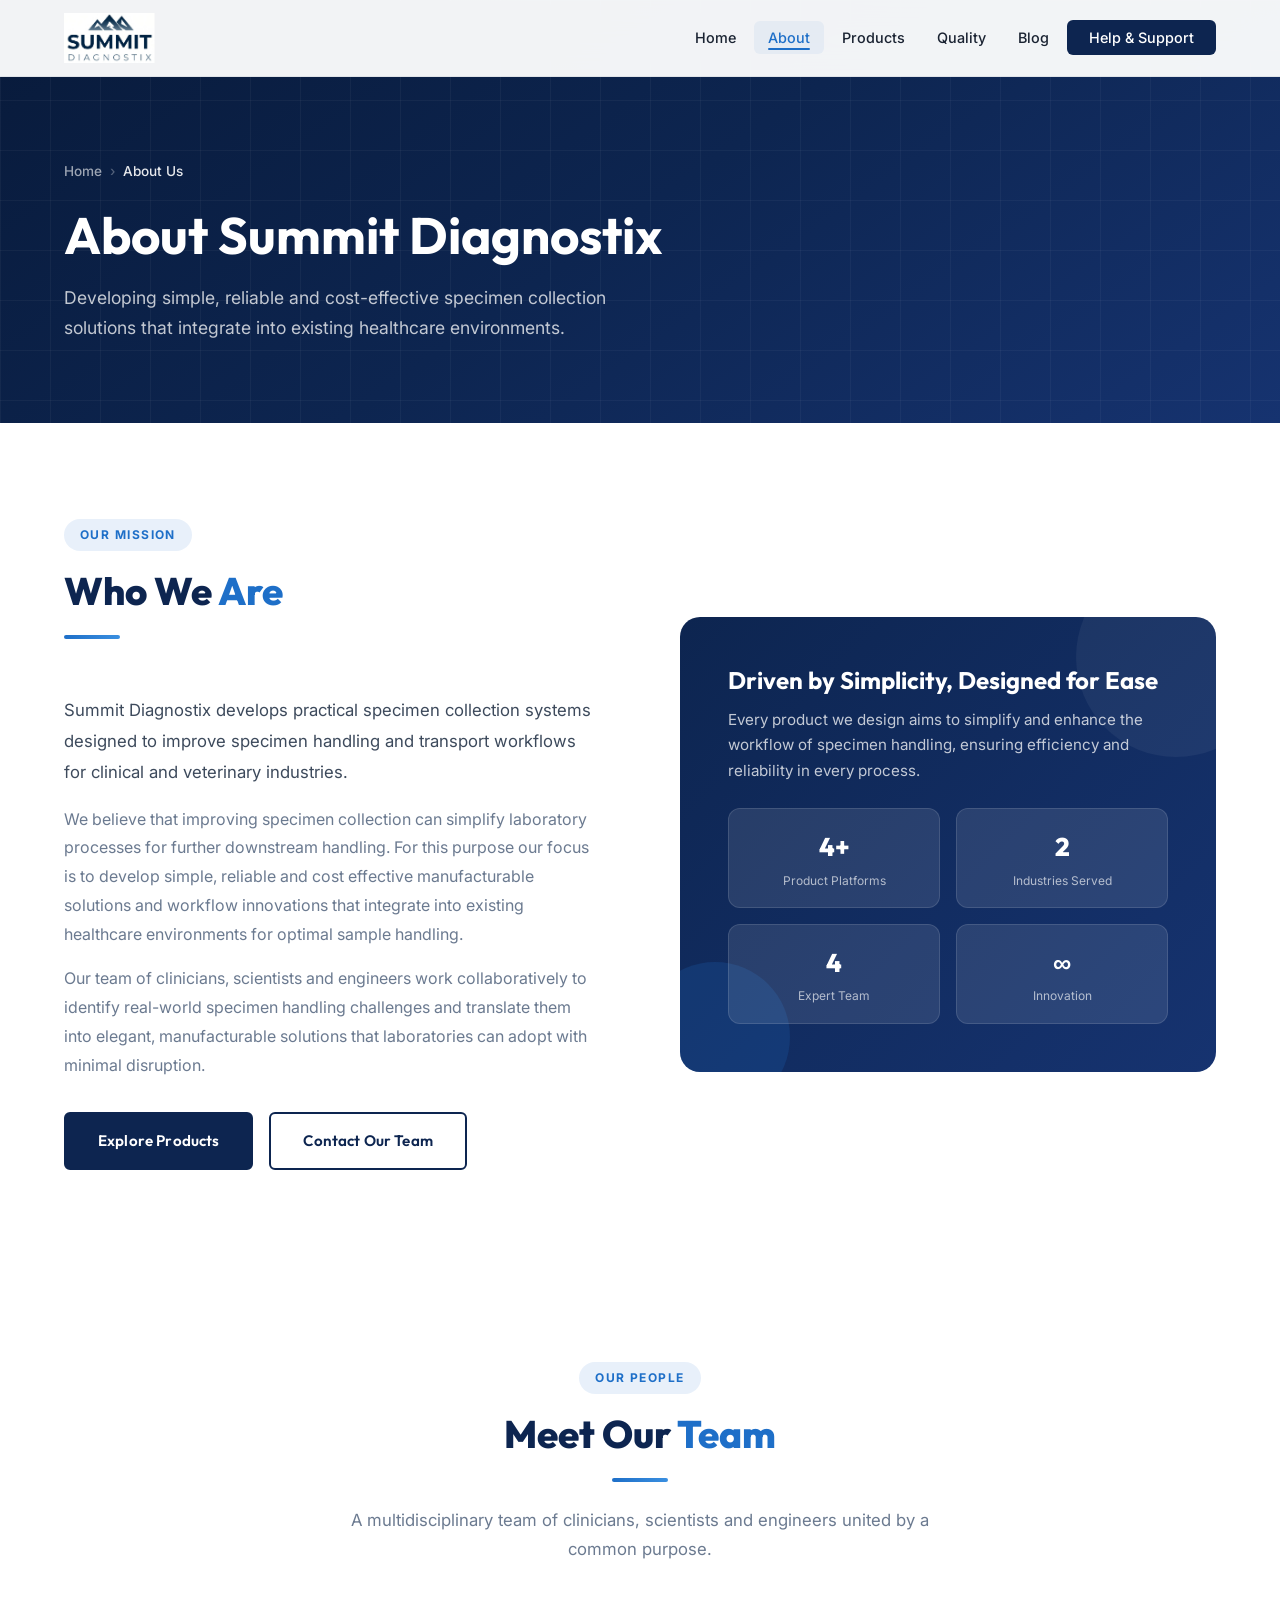
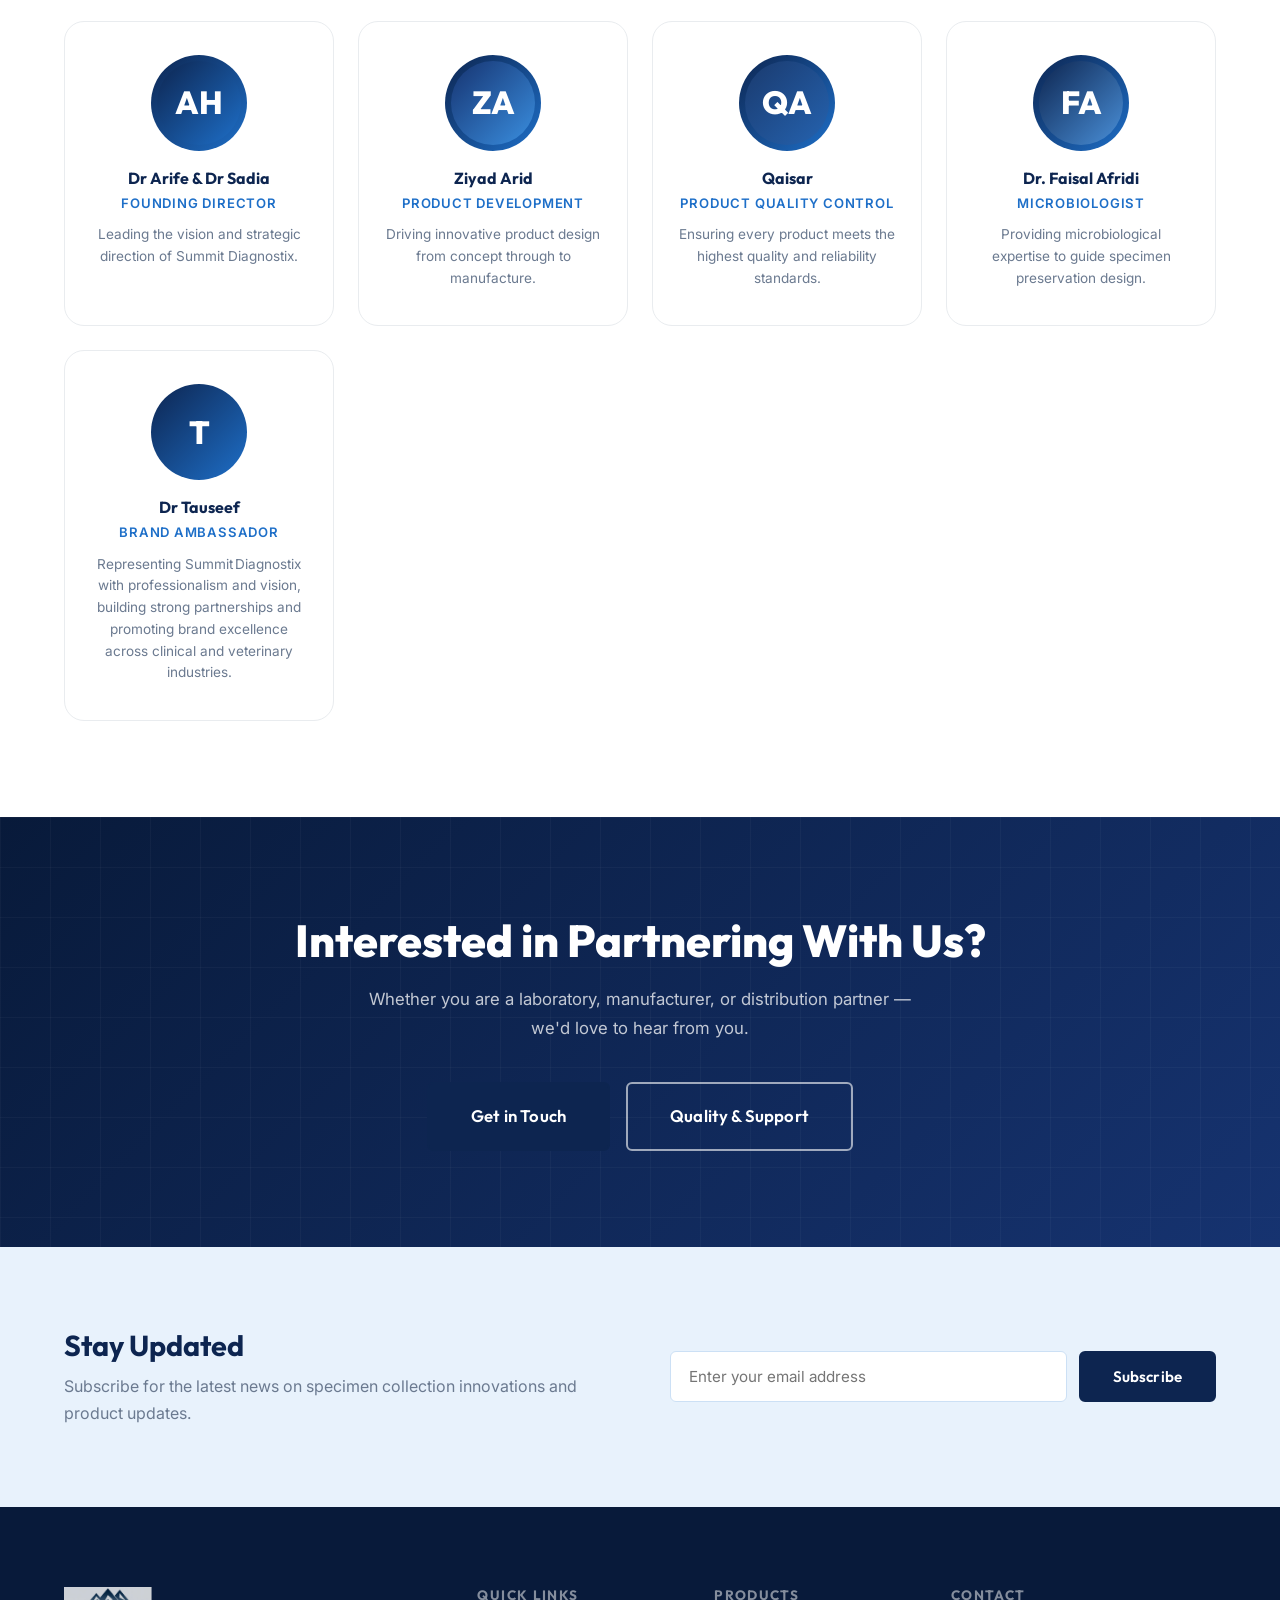
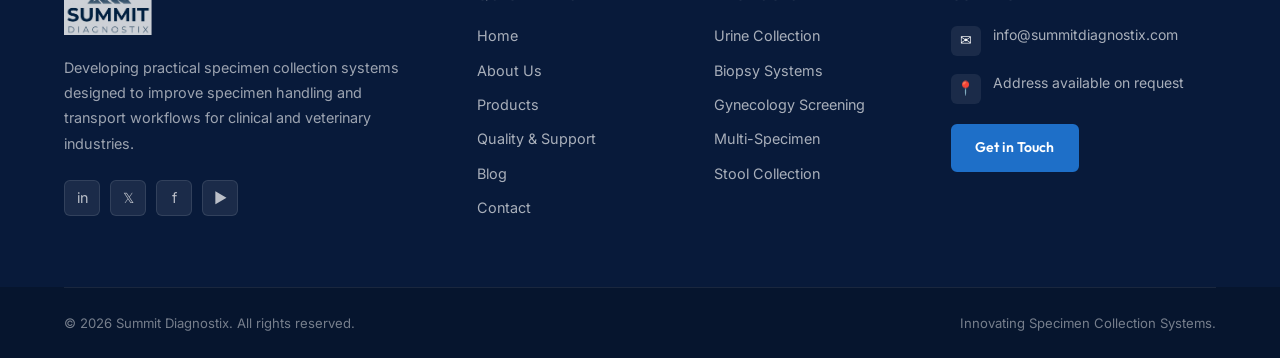
==== commit e7da10ae: "initiated" ====
--- a/about.html
+++ b/about.html
@@ -25,8 +25,8 @@
           <li><a href="products.html" class="nav-link">Products</a></li>
           <li><a href="quality.html"  class="nav-link">Quality</a></li>
           <li><a href="blog.html"     class="nav-link">Blog</a></li>
-          <li><a href="orders.html"   class="nav-link">Orders</a></li>
-          <li><a href="contact.html"  class="nav-link nav-cta">Contact Us</a></li>
+          <!-- <li><a href="orders.html"   class="nav-link">Orders</a></li> -->
+          <li><a href="contact.html"  class="nav-link nav-cta">Help & Support</a></li>
         </ul>
         <button class="nav-toggle" id="nav-toggle" aria-label="Toggle navigation">
           <span></span><span></span><span></span>
@@ -77,9 +77,9 @@
 
         <div class="anim-fade-up delay-2">
           <div class="about-visual-card">
-            <div class="about-visual-icon">🧬</div>
-            <h3>Driven by Science, Designed for People</h3>
-            <p>Every product we design starts with a real clinical problem and ends with a solution that is intuitive for the people who use it every day.</p>
+            <!-- <div class="about-visual-icon">🧬</div> -->
+            <h3>Driven by Simplicity, Designed for Ease  </h3>
+            <p>Every product we design aims to simplify and enhance the workflow of specimen handling, ensuring efficiency and reliability in every process.</p>
             <div class="about-visual-stats" style="position:relative;z-index:1;margin-top:24px;">
               <div class="about-visual-stat">
                 <div class="about-visual-stat-val">4+</div>
@@ -103,9 +103,9 @@
       </div>
     </div>
   </section>
-
+  
   <!-- WHY SUMMIT DIAGNOSTIX -->
-  <section class="why-section" id="why">
+  <!-- <section class="why-section" id="why">
     <div class="container">
       <div class="section-header text-center anim-fade-up">
         <span class="section-tag">Our Advantages</span>
@@ -146,7 +146,7 @@
         </div>
       </div>
     </div>
-  </section>
+  </section> -->
 
   <!-- TEAM SECTION -->
   <section class="section" id="team" style="background:var(--white);">
@@ -162,7 +162,7 @@
           <div class="team-avatar">
             <div class="team-avatar-inner">AH</div>
           </div>
-          <h4>Dr. Arif Hussain</h4>
+          <h4>Dr Arife & Dr Sadia</h4>
           <div class="team-role">Founding Director</div>
           <p style="font-size:.85rem;color:var(--text-light);margin-top:10px;line-height:1.6;">Leading the vision and strategic direction of Summit Diagnostix.</p>
         </div>
@@ -190,12 +190,20 @@
           <div class="team-role">Microbiologist</div>
           <p style="font-size:.85rem;color:var(--text-light);margin-top:10px;line-height:1.6;">Providing microbiological expertise to guide specimen preservation design.</p>
         </div>
-      </div>
-    </div>
-  </section>
-
+        <div class="team-card ta-5 anim-fade-up delay-5">
+          <div class="team-avatar">
+            <div class="team-avatar-inner">T</div>
+          </div>
+          <h4>Dr Tauseef</h4>
+          <div class="team-role">Brand Ambassador</div>
+          <p style="font-size:.85rem;color:var(--text-light);margin-top:10px;line-height:1.6;">Representing Summit Diagnostix with professionalism and vision, building strong partnerships and promoting brand excellence across clinical and veterinary industries.</p>
+        </div>
+      </div>
+    </div>
+  </section>
+  
   <!-- VALUES SECTION -->
-  <section class="section" style="background:var(--off-white);" id="values">
+  <!-- <section class="section" style="background:var(--off-white);" id="values">
     <div class="container">
       <div class="section-header text-center anim-fade-up">
         <span class="section-tag">Core Values</span>
@@ -225,7 +233,7 @@
         </div>
       </div>
     </div>
-  </section>
+  </section> -->
 
   <!-- CTA -->
   <section class="cta-banner">
@@ -281,7 +289,7 @@
             <li><a href="products.html">Products</a></li>
             <li><a href="quality.html">Quality &amp; Support</a></li>
             <li><a href="blog.html">Blog</a></li>
-            <li><a href="orders.html">Orders</a></li>
+            <!-- <li><a href="orders.html">Orders</a></li> -->
             <li><a href="contact.html">Contact</a></li>
           </ul>
         </div>
--- a/styles.css
+++ b/styles.css
@@ -422,6 +422,20 @@
   flex-wrap: wrap;
 }
 
+#hero-explore-btn {
+  background: linear-gradient(135deg, var(--accent) 0%, var(--accent-light) 100%);
+  border-color: transparent;
+  color: var(--white);
+  box-shadow: 0 4px 14px rgba(30, 111, 200, 0.3);
+  transition: var(--transition);
+}
+
+#hero-explore-btn:hover {
+  background: linear-gradient(135deg, #3a8fe0 0%, #54aaff 100%);
+  transform: translateY(-3px);
+  box-shadow: 0 8px 25px rgba(58, 143, 224, 0.65);
+}
+
 .hero-stats {
   display: flex;
   gap: 40px;
@@ -1353,8 +1367,8 @@
 .footer-logo img {
   height: 48px;
   width: auto;
-  filter: brightness(0) invert(1);
-  opacity: .9;
+  /* filter: brightness(0) invert(1); */
+  opacity: .8;
 }
 
 .footer-brand p {
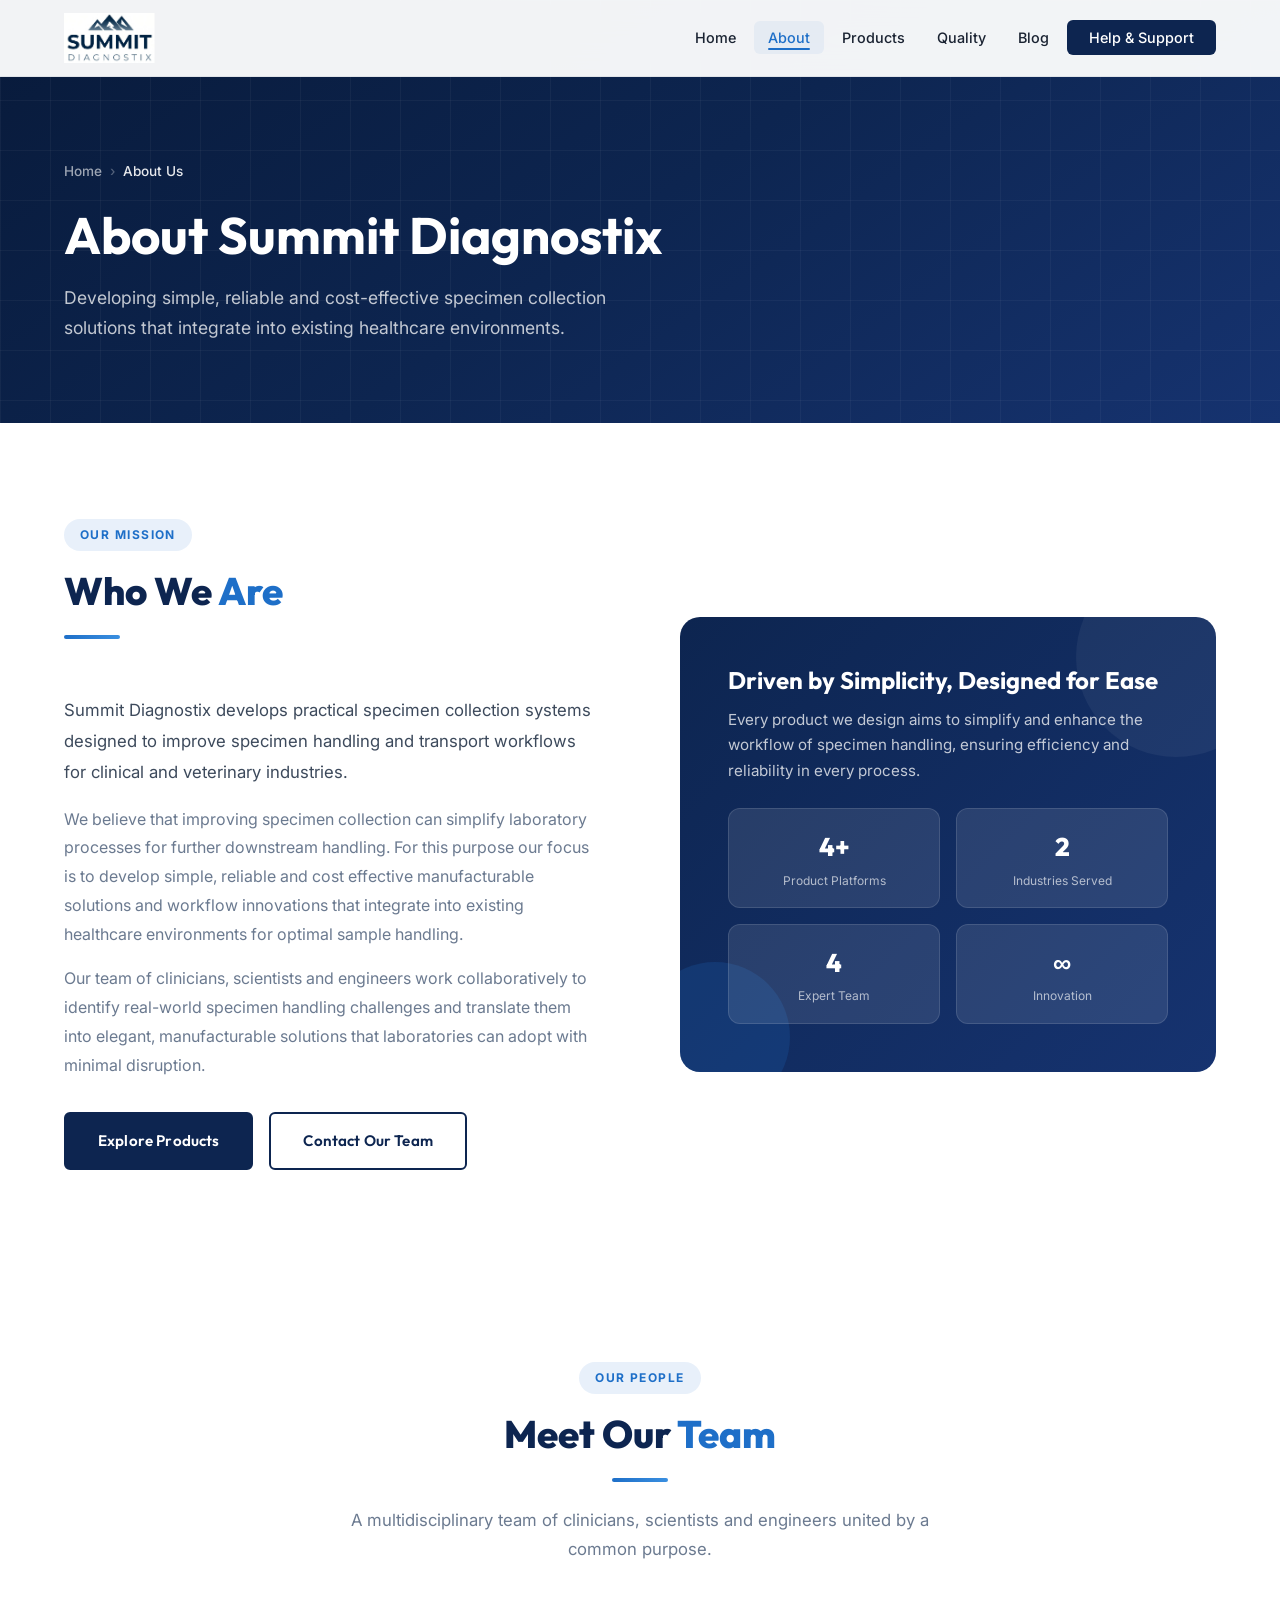
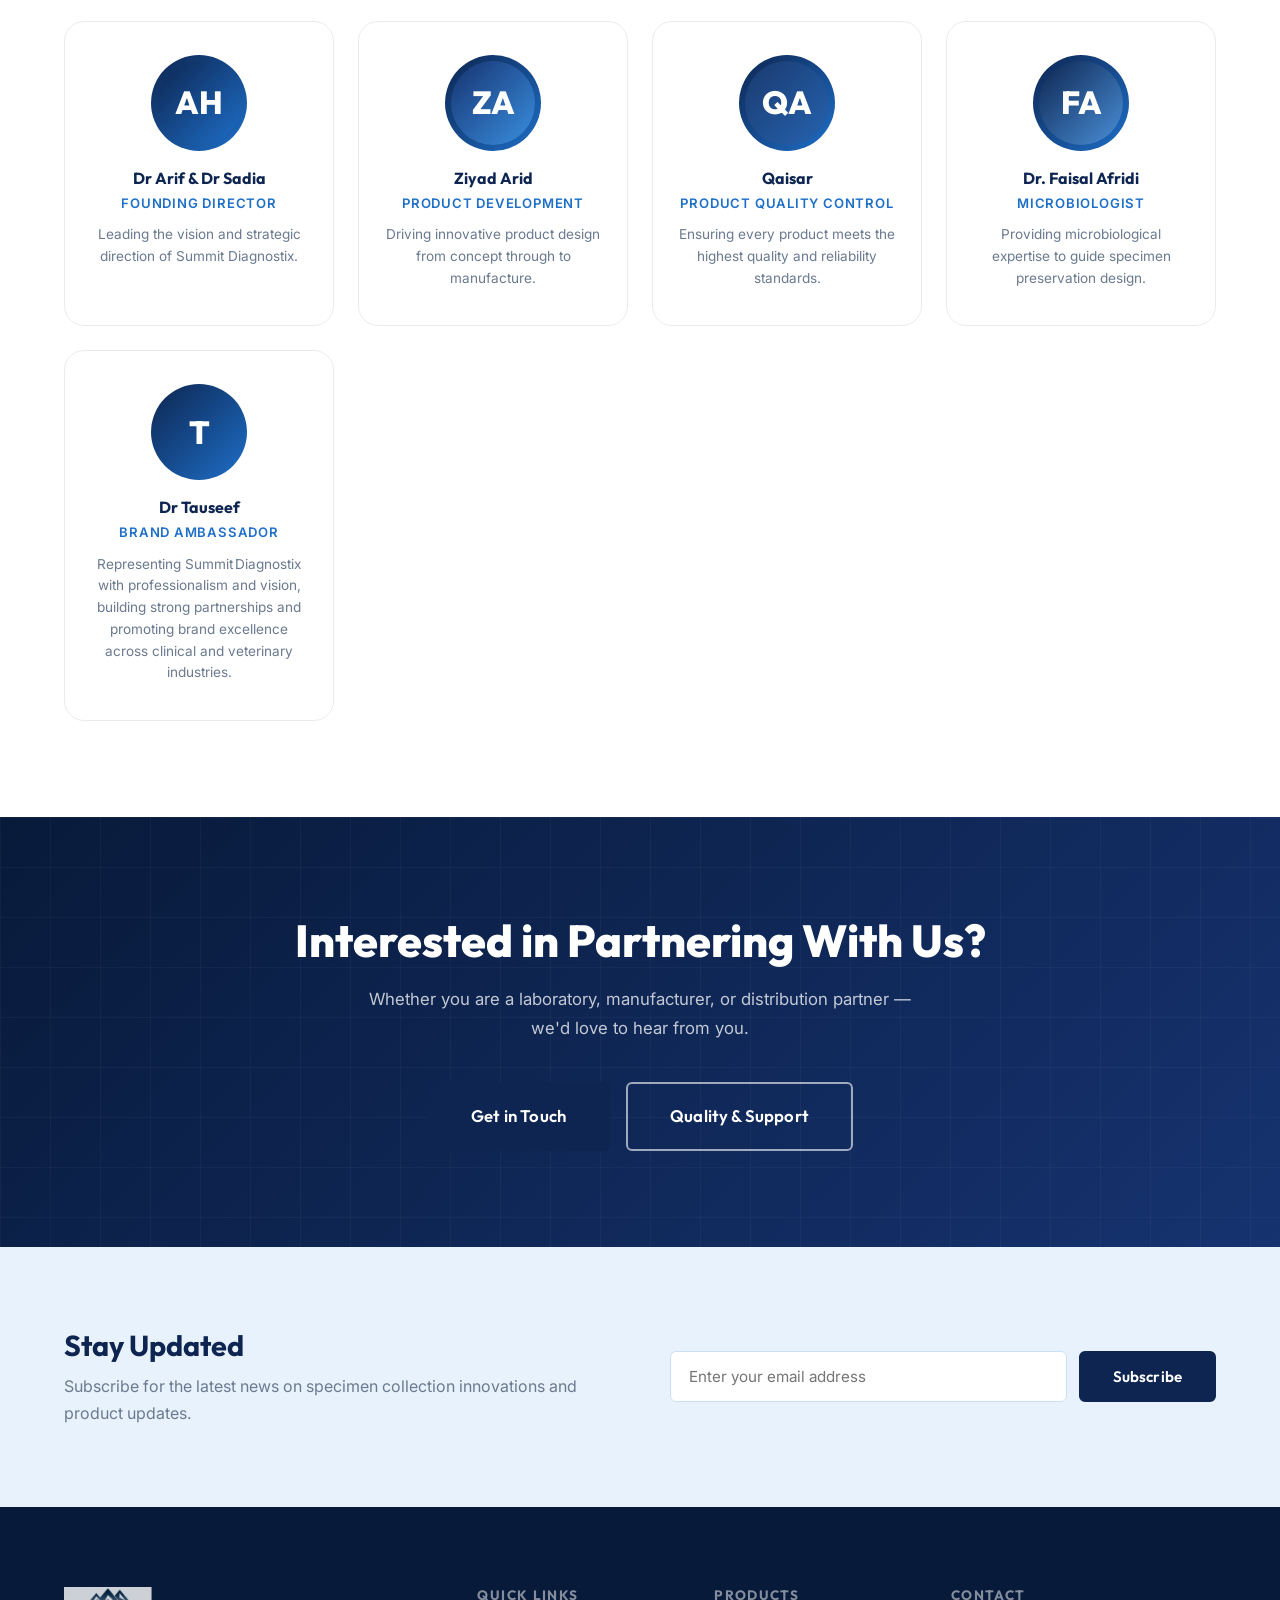
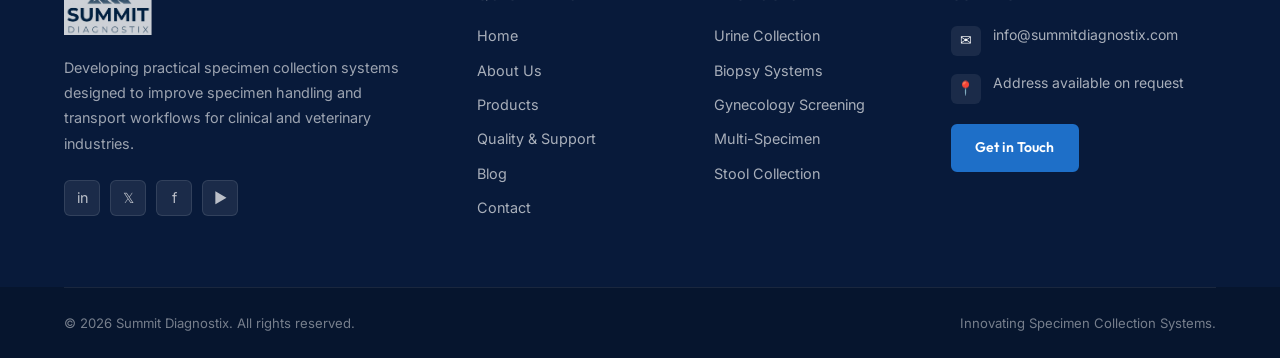
==== commit ea2a569c: "Correct name from 'Dr Arife' to 'Dr Arif'name" ====
--- a/about.html
+++ b/about.html
@@ -162,7 +162,7 @@
           <div class="team-avatar">
             <div class="team-avatar-inner">AH</div>
           </div>
-          <h4>Dr Arife & Dr Sadia</h4>
+          <h4>Dr Arif & Dr Sadia</h4>
           <div class="team-role">Founding Director</div>
           <p style="font-size:.85rem;color:var(--text-light);margin-top:10px;line-height:1.6;">Leading the vision and strategic direction of Summit Diagnostix.</p>
         </div>
@@ -334,4 +334,4 @@
   <button class="scroll-top" id="scroll-top-btn" aria-label="Scroll to top">↑</button>
   <script src="scripts.js"></script>
 </body>
-</html>+</html>
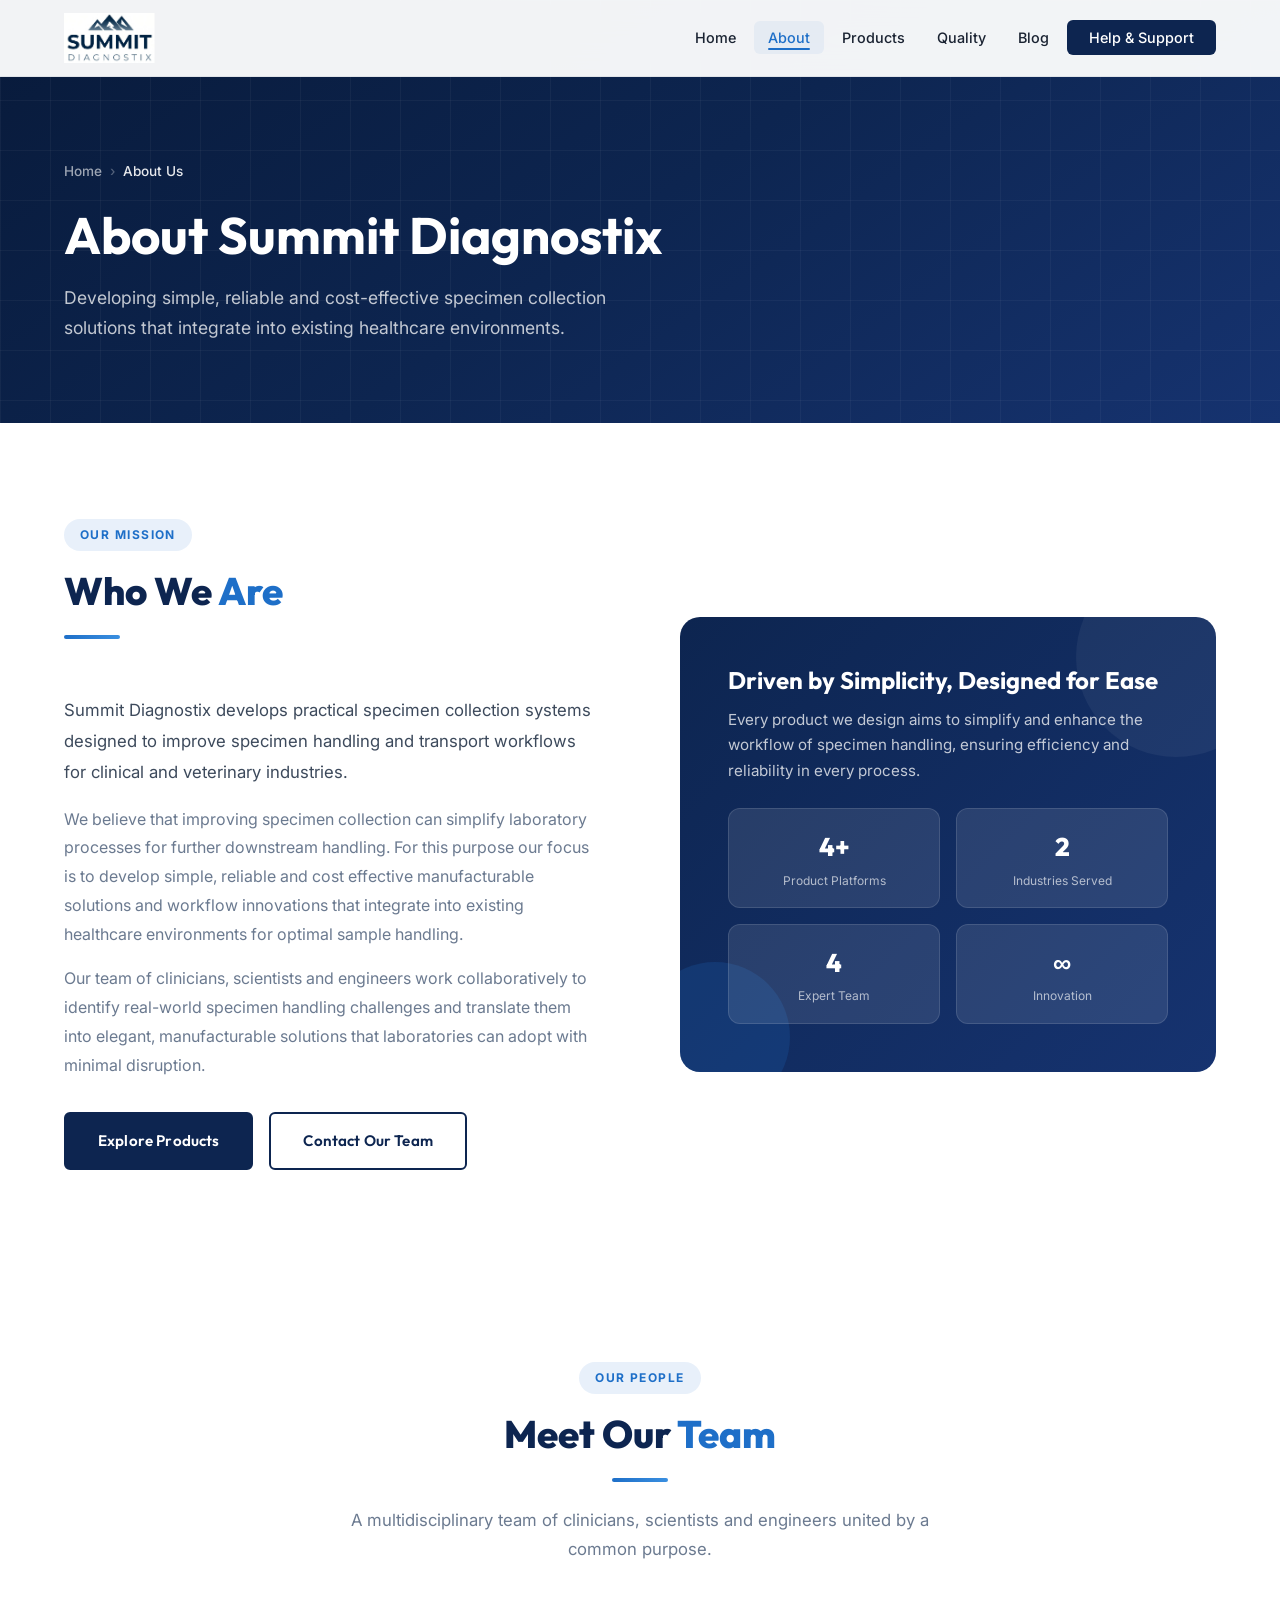
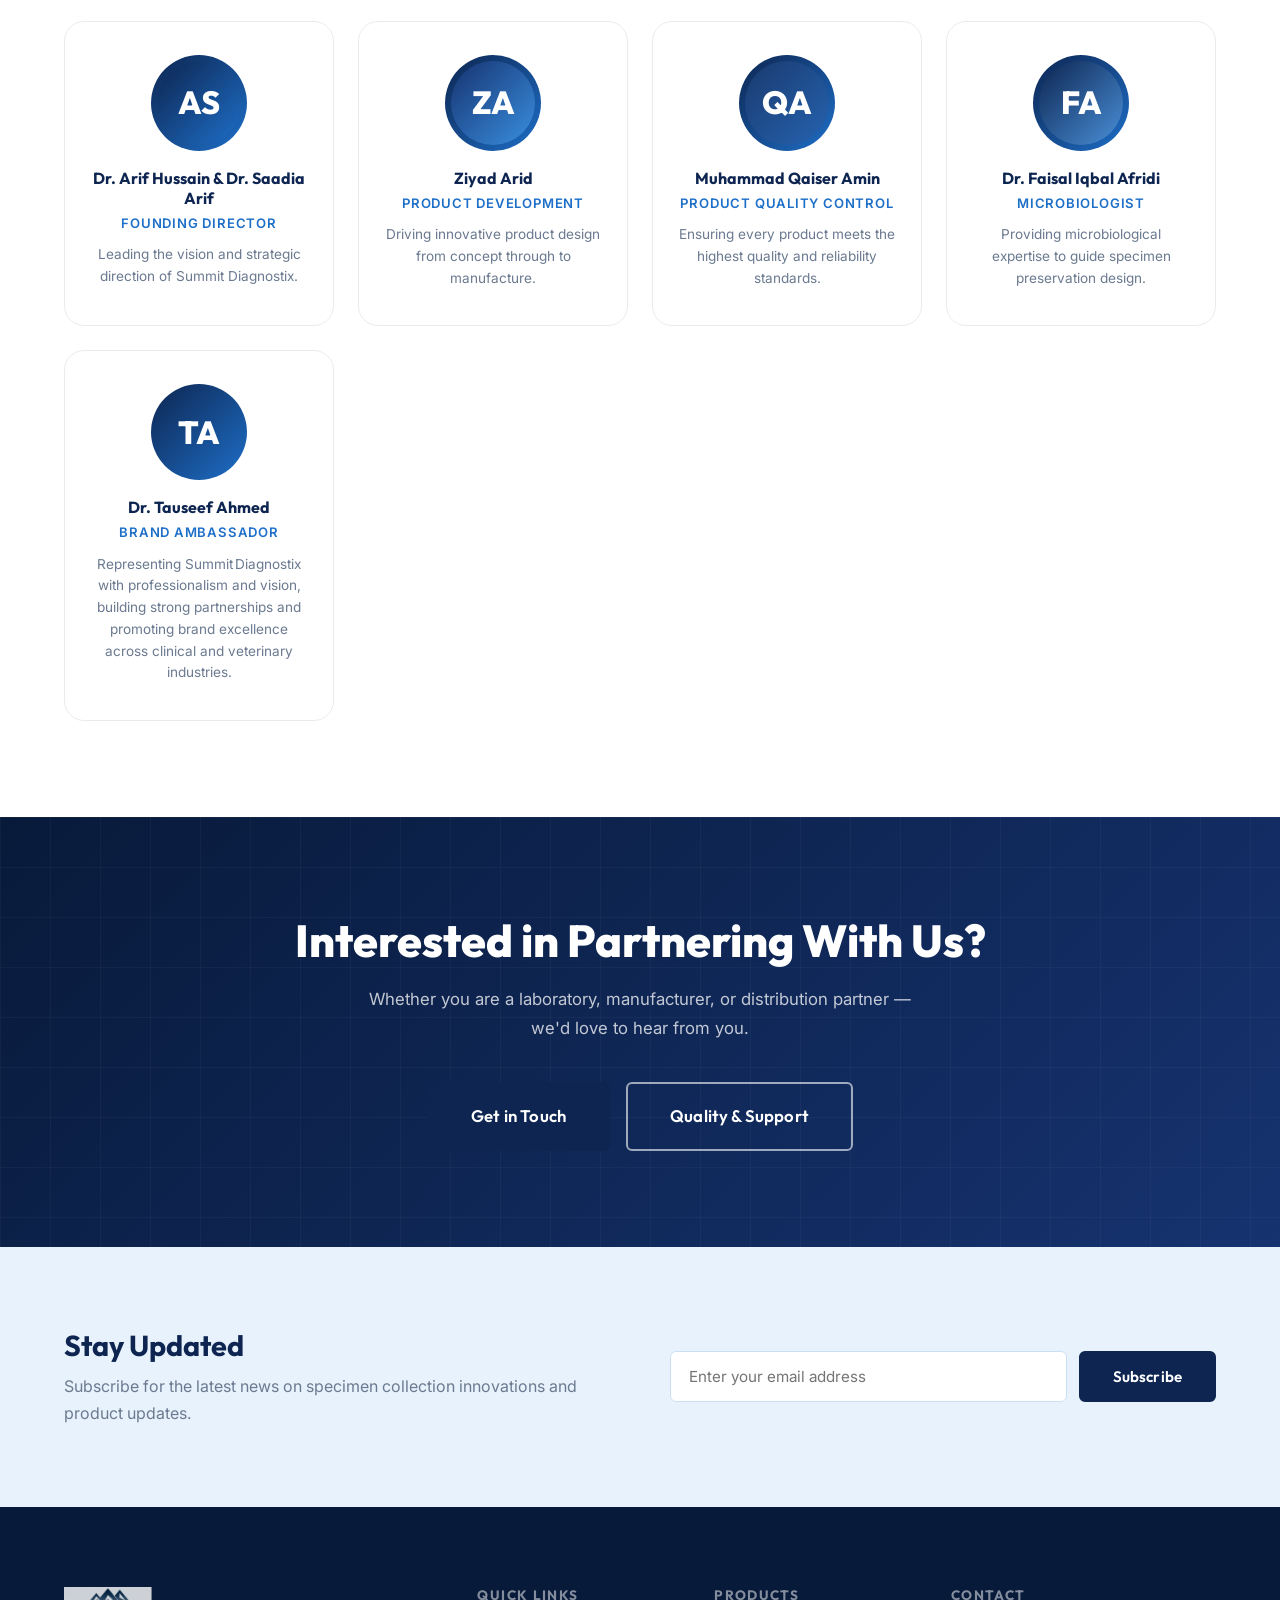
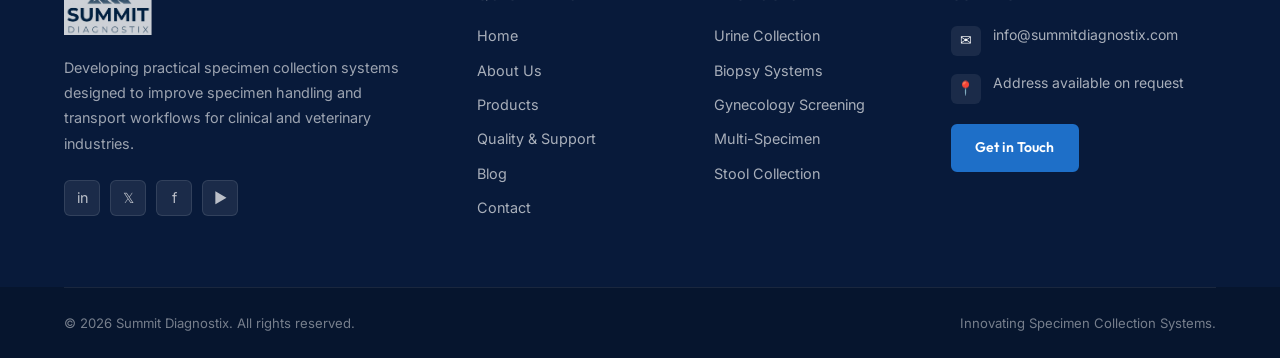
==== commit 0b1d9752: "Update team member names in about.html" ====
--- a/about.html
+++ b/about.html
@@ -160,9 +160,9 @@
       <div class="team-grid">
         <div class="team-card ta-1 anim-fade-up delay-1">
           <div class="team-avatar">
-            <div class="team-avatar-inner">AH</div>
-          </div>
-          <h4>Dr Arif & Dr Sadia</h4>
+            <div class="team-avatar-inner">AS</div>
+          </div>
+          <h4>Dr. Arif Hussain & Dr. Saadia Arif</h4>
           <div class="team-role">Founding Director</div>
           <p style="font-size:.85rem;color:var(--text-light);margin-top:10px;line-height:1.6;">Leading the vision and strategic direction of Summit Diagnostix.</p>
         </div>
@@ -178,7 +178,7 @@
           <div class="team-avatar">
             <div class="team-avatar-inner">QA</div>
           </div>
-          <h4>Qaisar</h4>
+          <h4>Muhammad Qaiser Amin</h4>
           <div class="team-role">Product Quality Control</div>
           <p style="font-size:.85rem;color:var(--text-light);margin-top:10px;line-height:1.6;">Ensuring every product meets the highest quality and reliability standards.</p>
         </div>
@@ -186,15 +186,15 @@
           <div class="team-avatar">
             <div class="team-avatar-inner">FA</div>
           </div>
-          <h4>Dr. Faisal Afridi</h4>
+          <h4>Dr. Faisal Iqbal Afridi</h4>
           <div class="team-role">Microbiologist</div>
           <p style="font-size:.85rem;color:var(--text-light);margin-top:10px;line-height:1.6;">Providing microbiological expertise to guide specimen preservation design.</p>
         </div>
         <div class="team-card ta-5 anim-fade-up delay-5">
           <div class="team-avatar">
-            <div class="team-avatar-inner">T</div>
-          </div>
-          <h4>Dr Tauseef</h4>
+            <div class="team-avatar-inner">TA</div>
+          </div>
+          <h4>Dr. Tauseef Ahmed</h4>
           <div class="team-role">Brand Ambassador</div>
           <p style="font-size:.85rem;color:var(--text-light);margin-top:10px;line-height:1.6;">Representing Summit Diagnostix with professionalism and vision, building strong partnerships and promoting brand excellence across clinical and veterinary industries.</p>
         </div>
